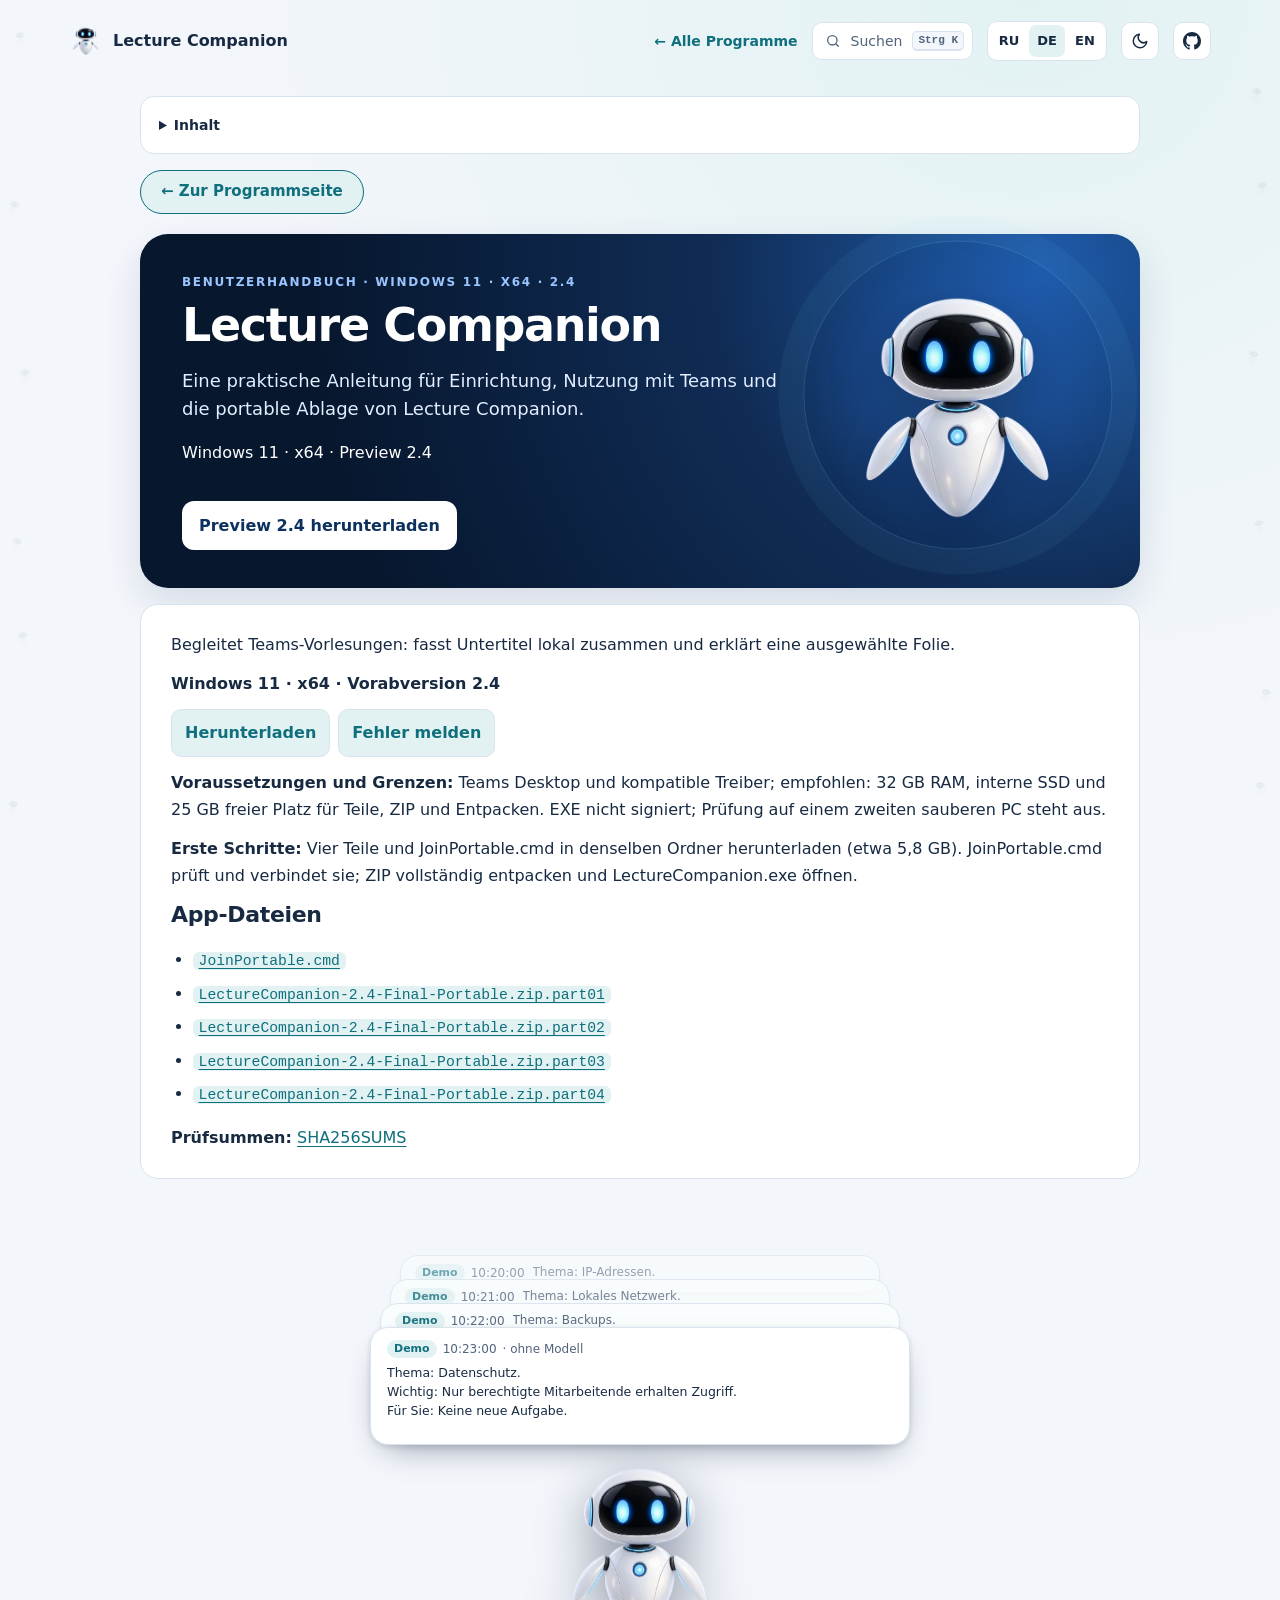
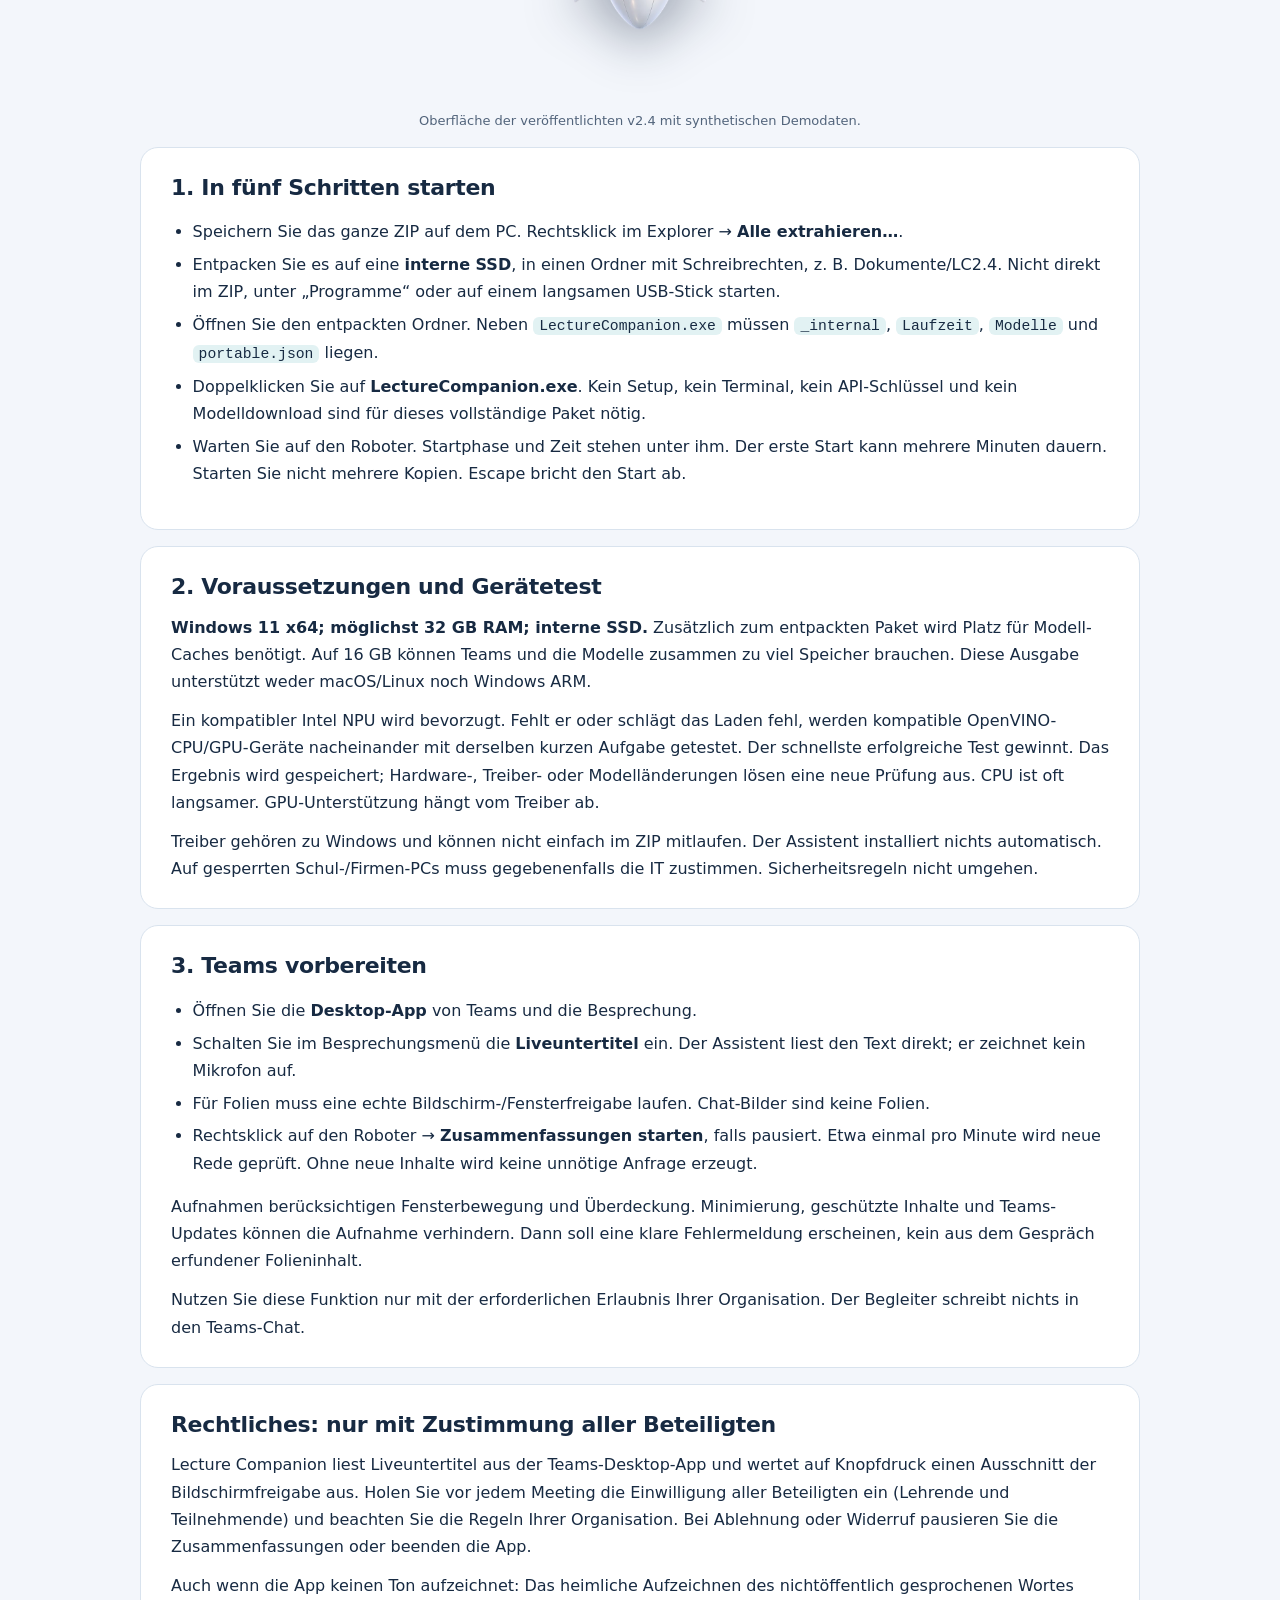
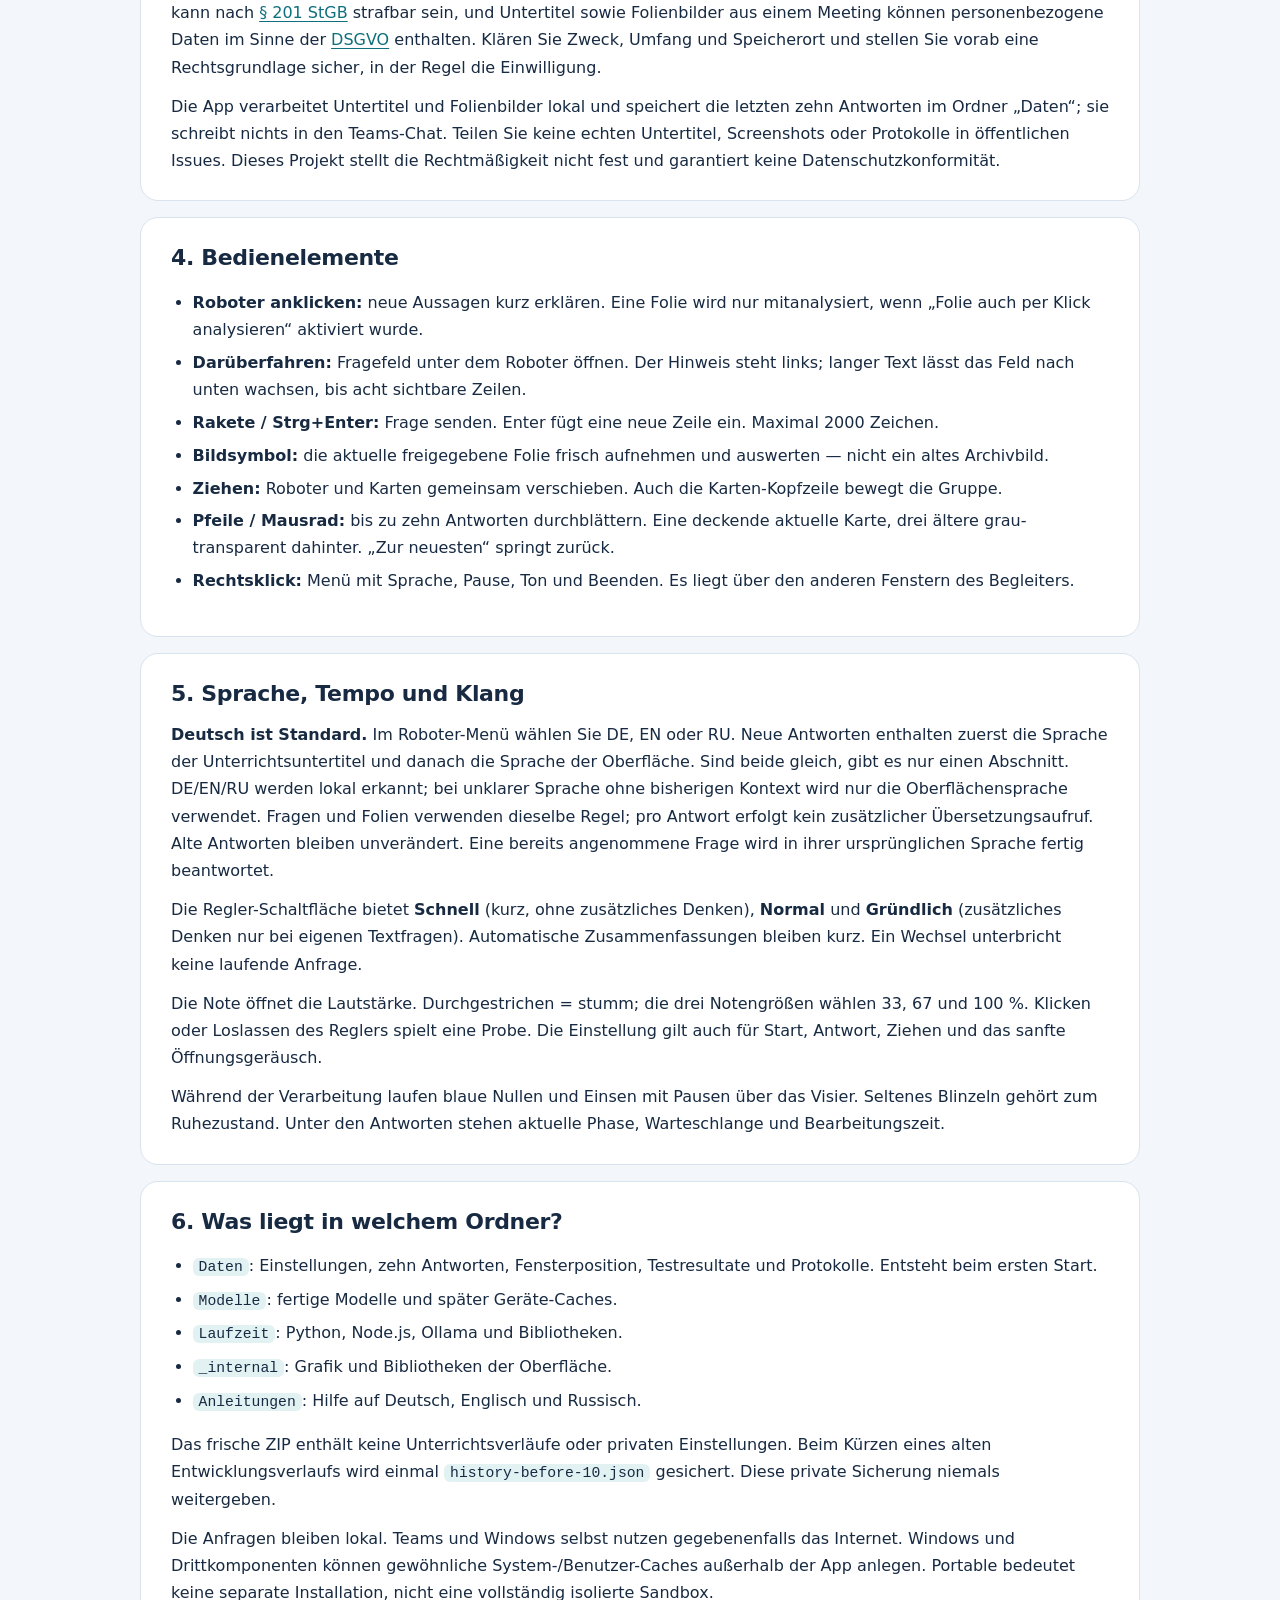
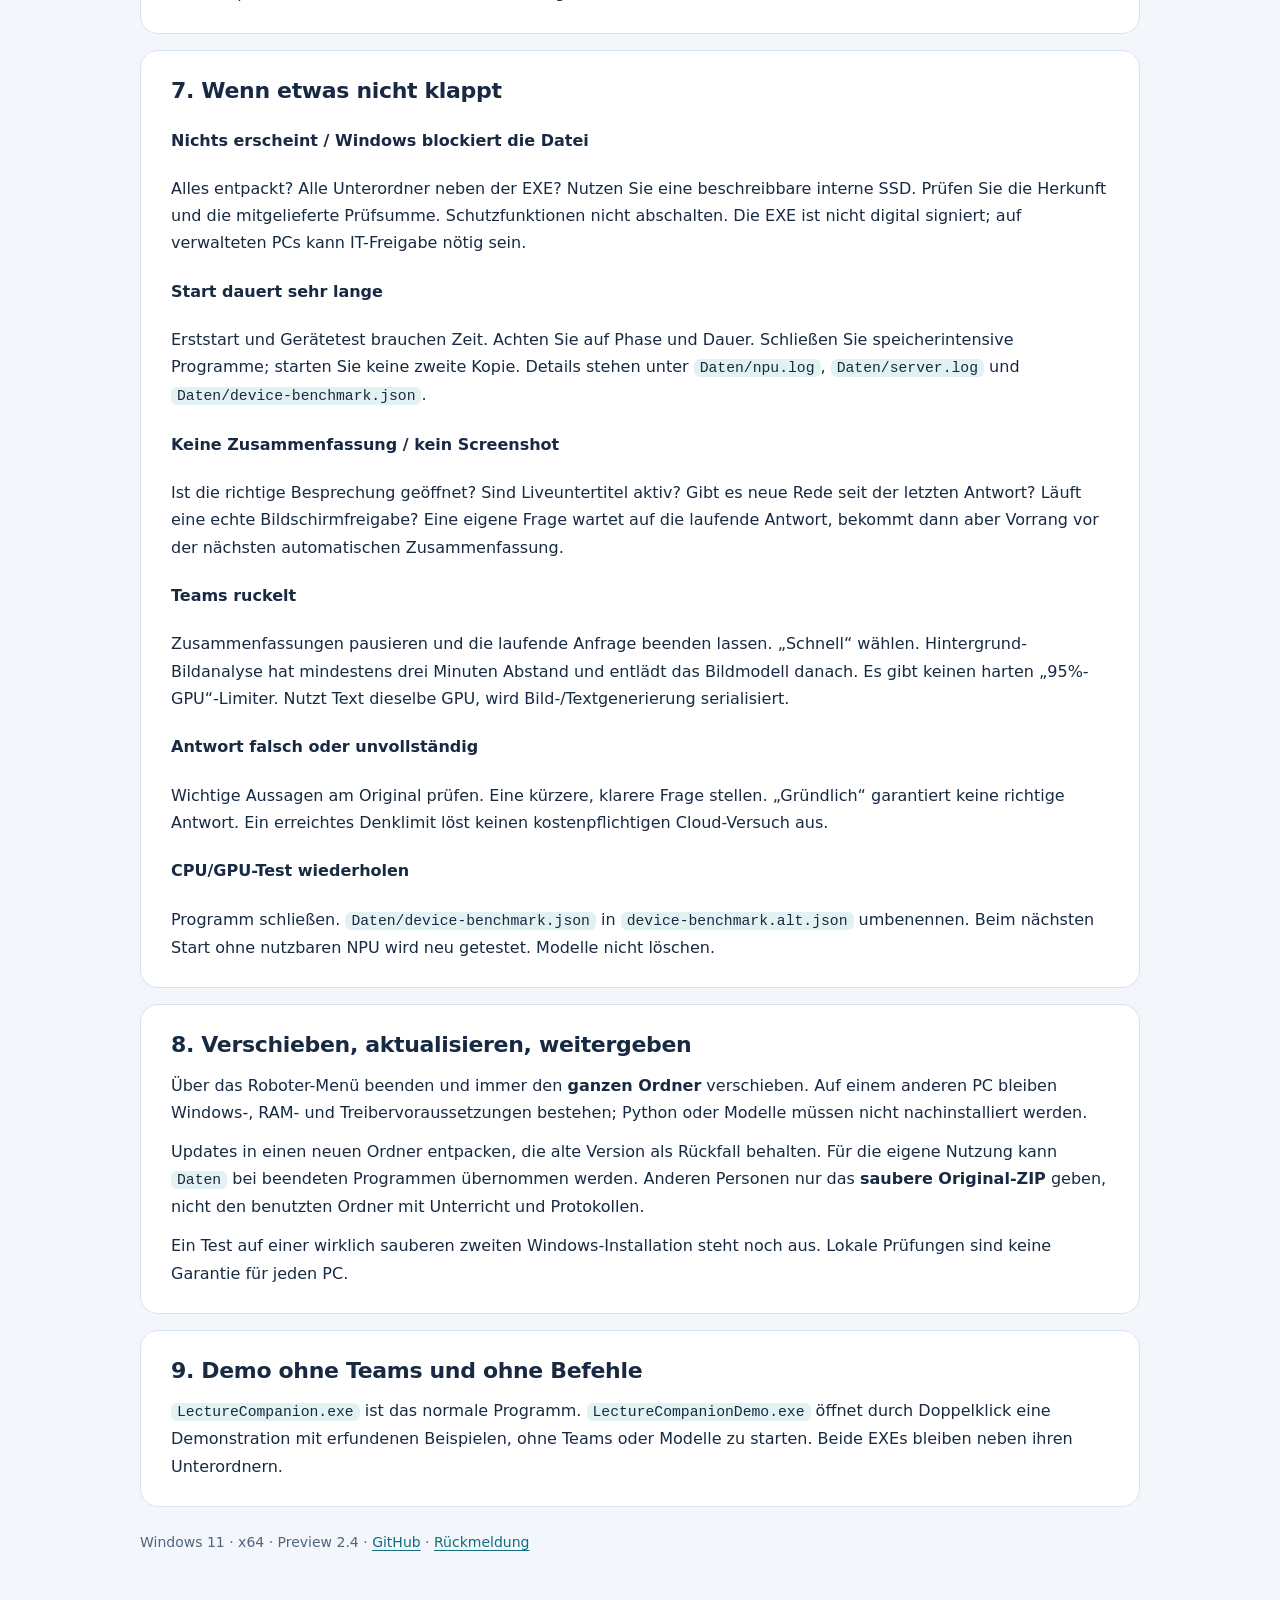
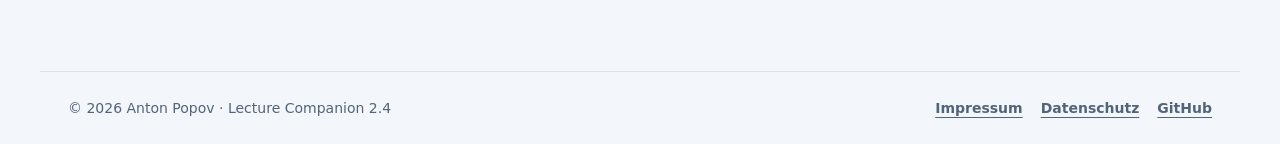
==== Guide-de.html @ 08314a56 "robot: digits instead of eyes while thinking; live scene in the guide Smaller running digits replace" ====
<!doctype html><html lang="de"><head><meta charset="utf-8"><meta name="viewport" content="width=device-width,initial-scale=1"><meta name="description" content="Eine praktische Anleitung für Einrichtung, Nutzung mit Teams und die portable Ablage von Lecture Companion."><title>Lecture Companion — BENUTZERHANDBUCH</title><style>:root{--ink:#14253d;--muted:#607087;--line:#dbe4f0;--blue:#1677ff;--panel:#fff;--canvas:#f3f6fb}
*{box-sizing:border-box}body{margin:0;background:var(--canvas);color:var(--ink);font:16px/1.72 -apple-system,BlinkMacSystemFont,"Segoe UI",sans-serif}a{color:#075dd1;text-decoration-thickness:1px;text-underline-offset:3px}a:hover{color:#003c91}.shell{width:min(100% - 36px,1000px);margin:0 auto;padding:24px 0 56px}.top{display:flex;align-items:center;justify-content:space-between;gap:18px;margin-bottom:20px}.brand{display:flex;align-items:center;gap:10px;color:var(--ink);font-weight:750;text-decoration:none}.brand img{width:38px;height:38px;object-fit:contain}nav{display:flex;gap:8px;flex-wrap:wrap}nav a{padding:7px 12px;border:1px solid var(--line);border-radius:999px;background:#fff;color:#34445b;text-decoration:none;font-size:14px;font-weight:650}nav a[aria-current=page]{background:#e6f0ff;border-color:#b8d3ff;color:#075dd1}.hero{display:grid;grid-template-columns:1fr 104px;gap:24px;align-items:center;padding:38px 42px;border-radius:28px;background:radial-gradient(circle at 90% 10%,#1f5cad 0,#102c55 34%,#07172e 76%);color:#fff;box-shadow:0 16px 38px #0b2b551f}.kicker{margin:0 0 8px;color:#9bc5ff;font-size:12px;letter-spacing:.14em;font-weight:750}h1{margin:0;font-size:clamp(30px,5vw,46px);line-height:1.12;letter-spacing:-.03em}.lead{max-width:720px;margin:15px 0 0;color:#e2edff;font-size:18px;line-height:1.55}.hero img{width:104px;height:104px;object-fit:contain;filter:drop-shadow(0 8px 16px #0005)}.button{display:inline-block;margin-top:19px;padding:10px 16px;border:1px solid #ffffff5c;border-radius:12px;background:#fff;color:#0c315e;font-weight:700;text-decoration:none}.overview,.topic{margin:16px 0;padding:26px 30px;background:var(--panel);border:1px solid var(--line);border-radius:18px;box-shadow:0 5px 16px #0b2b5507}.overview p:first-child{margin-top:0}.overview img{display:block;max-width:100%;height:auto;margin:16px auto;border:1px solid var(--line);border-radius:12px}.topic h2{margin:0 0 12px;font-size:22px;line-height:1.3;letter-spacing:-.015em}.topic p{margin:0 0 12px}.topic p:last-child{margin-bottom:0}.topic ul,.topic ol{padding-left:1.35em}.topic li{margin:.35em 0}.topic table{display:block;max-width:100%;overflow-x:auto;border-collapse:collapse}.topic th,.topic td{padding:8px 10px;border:1px solid var(--line);text-align:left}.topic th{background:#eef4fc}.topic pre{max-width:100%;overflow:auto;padding:16px;border-radius:12px;background:#0b1b31;color:#e5efff}.topic code{padding:.12em .35em;border-radius:5px;background:#edf2f8}.topic pre code{padding:0;background:transparent;color:inherit}.topic blockquote{margin:12px 0;padding:4px 16px;border-left:3px solid #8bbaff;color:var(--muted)}footer{margin-top:24px;padding:20px 10px;color:var(--muted);text-align:center;font-size:14px}@media(max-width:620px){.shell{width:min(100% - 22px,1000px);padding-top:12px}.top{align-items:flex-start;flex-direction:column}.hero{grid-template-columns:1fr 66px;padding:26px 22px;border-radius:20px;gap:12px}.hero img{width:66px;height:66px}.lead{font-size:16px}.overview,.topic{padding:21px 19px}}@media print{body{background:#fff}.shell{width:100%;padding:0}.top nav,.button{break-inside:avoid}.hero,.topic,.overview{box-shadow:none}.topic{break-inside:avoid}}.guide-screenshot{margin:8px auto 0;max-width:800px;text-align:center}.guide-screenshot img{max-height:570px;object-fit:contain}.guide-screenshot figcaption{margin-top:6px;color:var(--muted);font-size:14px}
/* Use the application's real artwork in the guide header. */
.brand-mark{display:grid;flex:none;width:38px;height:38px;place-items:center;overflow:hidden;border-radius:10px;background:#ffffff18}
.brand-mark img{display:block;width:100%;height:100%;padding:2px;object-fit:contain}
.brand-mark-large{display:grid;box-sizing:border-box;width:104px;height:104px;padding:8px;place-items:center;overflow:hidden;border:1px solid #ffffff48;border-radius:24px;background:#ffffff12;font-size:0}
.brand-mark-large img{display:block;width:100%;height:100%;object-fit:contain}
.brand-mark-large.preview-art img{padding:0;object-fit:cover}
@media(max-width:620px){.brand-mark-large{width:66px;height:66px;padding:5px;border-radius:18px}}

/* Let the app artwork stand on its own without an extra tile. */
.brand-mark,
.brand-mark-large,
.brand-mark-large.preview-art {
  padding: 0;
  border: 0;
  border-radius: 0;
  background: transparent;
  box-shadow: none;
}
.brand-mark img,
.brand-mark-large img,
.brand-mark-large.preview-art img {
  padding: 0;
  border: 0;
  border-radius: 0;
  background: transparent;
  box-shadow: none;
}
.release-summary code{overflow-wrap:anywhere}.release-actions{display:flex;gap:8px;flex-wrap:wrap}.release-link{display:inline-block;padding:9px 13px;border:1px solid #bdd1ed;border-radius:10px;background:#edf4ff;color:#0753ad;font-weight:650;text-decoration:none}.release-link:focus-visible{outline:3px solid #1677ff;outline-offset:3px}
</style><!-- ppk-head:start --><meta name="color-scheme" content="light dark"><link rel="icon" href="presentation-icon.png"><script src="assets/kit/kit-theme.js"></script><link rel="stylesheet" href="assets/kit/kit.css?v=2026.11.06-2"><script src="assets/kit/programs.js?v=2026.11.06-2" defer></script><script src="assets/kit/kit.js?v=2026.11.06-2" defer></script><link rel="stylesheet" href="guide-kit.css?v=2026.11.06-2-faa9ca0f"><!-- ppk-head:end --></head><body class="ppk-page ppk-prose">
<!-- ppk-nav:start --><a class="ppk-skip" href="#main-content">Zum Inhalt</a>
<div class="ppk-nav-wrap" id="ppk-nav-wrap">
  <nav class="ppk-nav" aria-label="Hauptnavigation">
    <a class="ppk-brand" href="index.html"><img src="presentation-icon.png" alt="" width="34" height="34"><span>Lecture Companion</span></a>
    <span class="ppk-spacer"></span>
    <a class="ppk-back" href="https://popovantondev.github.io/popovantondev/index.html">← Alle Programme</a>
    <button class="ppk-search-btn" type="button" data-ppk-open-search aria-label="Programme durchsuchen"><span>Suchen</span><kbd>Strg K</kbd></button>
    <div class="ppk-langs"><a href="Guide-ru.html" lang="ru" hreflang="ru">RU</a><a href="Guide-de.html" lang="de" hreflang="de" aria-current="page">DE</a><a href="Guide-en.html" lang="en" hreflang="en">EN</a></div>
    <button class="ppk-icon-btn ppk-theme-btn" type="button" data-ppk-theme aria-label="Farbschema wechseln"></button>
    <a class="ppk-icon-btn ppk-gh-btn" href="https://github.com/popovantondev/LectureCompanion" aria-label="GitHub"></a>
  </nav>
</div><!-- ppk-nav:end -->
<div class="shell"><aside class="guide-tools"><details><summary>Inhalt</summary><ol><li><a href="#in-funf-schritten-starten">1. In fünf Schritten starten</a></li><li><a href="#voraussetzungen-und-geratetest">2. Voraussetzungen und Gerätetest</a></li><li><a href="#teams-vorbereiten">3. Teams vorbereiten</a></li><li><a href="#rechtliches">Rechtliches: nur mit Zustimmung aller Beteiligten</a></li><li><a href="#bedienelemente">4. Bedienelemente</a></li><li><a href="#sprache-tempo-und-klang">5. Sprache, Tempo und Klang</a></li><li><a href="#was-liegt-in-welchem-ordner">6. Was liegt in welchem Ordner?</a></li><li><a href="#wenn-etwas-nicht-klappt">7. Wenn etwas nicht klappt</a></li><li><a href="#verschieben-aktualisieren-weitergeben">8. Verschieben, aktualisieren, weitergeben</a></li><li><a href="#demo-ohne-teams-und-ohne-befehle">9. Demo ohne Teams und ohne Befehle</a></li></ol></details></aside>
<main id="main-content">
<!-- ppk-guide-home:start --><p class="guide-home"><a class="guide-home-link" href="index.html">← Zur Programmseite</a></p><!-- ppk-guide-home:end -->
<link rel="stylesheet" href="assets/robot.css?v=r5"><section class="hero robot-hero"><div><p class="kicker">BENUTZERHANDBUCH · WINDOWS 11 · X64 · 2.4</p><h1>Lecture Companion</h1><p class="lead">Eine praktische Anleitung für Einrichtung, Nutzung mit Teams und die portable Ablage von Lecture Companion.</p><p class="meta">Windows 11 · x64 · Preview 2.4</p><a class="button" href="https://github.com/popovantondev/LectureCompanion/releases/tag/v2.4">Preview 2.4 herunterladen</a></div><div class="robot-stage" data-robot data-guide="Guide-de.html"><img src="assets/robot-companion.webp" width="540" height="591" alt="Roboter von Lecture Companion"></div></section><script src="assets/robot.js?v=r5" defer></script>
<!-- public-release:start -->
<section class="topic release-summary" aria-label="Erste Schritte">
<p>Begleitet Teams-Vorlesungen: fasst Untertitel lokal zusammen und erklärt eine ausgewählte Folie.</p>
<p><strong>Windows 11 · x64 · Vorabversion 2.4</strong></p>
<p class="release-actions"><a class="release-link" href="https://github.com/popovantondev/LectureCompanion/releases/tag/v2.4">Herunterladen</a> <a class="release-link" href="https://github.com/popovantondev/LectureCompanion/issues/new/choose">Fehler melden</a></p>
<p><strong>Voraussetzungen und Grenzen:</strong> Teams Desktop und kompatible Treiber; empfohlen: 32 GB RAM, interne SSD und 25 GB freier Platz für Teile, ZIP und Entpacken. EXE nicht signiert; Prüfung auf einem zweiten sauberen PC steht aus.</p>
<p><strong>Erste Schritte:</strong> Vier Teile und JoinPortable.cmd in denselben Ordner herunterladen (etwa 5,8 GB). JoinPortable.cmd prüft und verbindet sie; ZIP vollständig entpacken und LectureCompanion.exe öffnen.</p>
<h2>App-Dateien</h2>
<ul>
<li><a href="https://github.com/popovantondev/LectureCompanion/releases/download/v2.4/JoinPortable.cmd"><code>JoinPortable.cmd</code></a></li>
<li><a href="https://github.com/popovantondev/LectureCompanion/releases/download/v2.4/LectureCompanion-2.4-Final-Portable.zip.part01"><code>LectureCompanion-2.4-Final-Portable.zip.part01</code></a></li>
<li><a href="https://github.com/popovantondev/LectureCompanion/releases/download/v2.4/LectureCompanion-2.4-Final-Portable.zip.part02"><code>LectureCompanion-2.4-Final-Portable.zip.part02</code></a></li>
<li><a href="https://github.com/popovantondev/LectureCompanion/releases/download/v2.4/LectureCompanion-2.4-Final-Portable.zip.part03"><code>LectureCompanion-2.4-Final-Portable.zip.part03</code></a></li>
<li><a href="https://github.com/popovantondev/LectureCompanion/releases/download/v2.4/LectureCompanion-2.4-Final-Portable.zip.part04"><code>LectureCompanion-2.4-Final-Portable.zip.part04</code></a></li>
</ul>
<p><strong>Prüfsummen:</strong> <a href="https://github.com/popovantondev/LectureCompanion/releases/download/v2.4/SHA256SUMS">SHA256SUMS</a></p>
</section>
<!-- public-release:end -->
<figure class="robot-preview">
<div class="robot-stage robot-dock" data-robot data-robot-mode="dock" data-guide="Guide-de.html" data-demo-tag="Demo" data-demo-meta="ohne Modell">
<div class="robot-stack" role="group" aria-label="Demo-Antworten des Roboters (erfunden)">
<article class="robot-demo-card is-back" style="--d:3"><p class="robot-meta"><span class="robot-tag">Demo</span><span>10:20:00</span><span class="robot-meta-extra"> · ohne Modell</span></p><p class="robot-text">Thema: IP-Adressen.</p></article>
<article class="robot-demo-card is-back" style="--d:2"><p class="robot-meta"><span class="robot-tag">Demo</span><span>10:21:00</span><span class="robot-meta-extra"> · ohne Modell</span></p><p class="robot-text">Thema: Lokales Netzwerk.</p></article>
<article class="robot-demo-card is-back" style="--d:1"><p class="robot-meta"><span class="robot-tag">Demo</span><span>10:22:00</span><span class="robot-meta-extra"> · ohne Modell</span></p><p class="robot-text">Thema: Backups.</p></article>
<article class="robot-demo-card"><p class="robot-meta"><span class="robot-tag">Demo</span><span>10:23:00</span><span class="robot-meta-extra"> · ohne Modell</span></p><p class="robot-text">Thema: Datenschutz. <br>Wichtig: Nur berechtigte Mitarbeitende erhalten Zugriff. <br>Für Sie: Keine neue Aufgabe.</p></article>
</div>
<img src="assets/robot-companion.webp" width="540" height="591" alt="Roboter von Lecture Companion" decoding="async">
</div>
<figcaption>Oberfläche der veröffentlichten v2.4 mit synthetischen Demodaten.</figcaption>
</figure><section class="topic"><h2 id="in-funf-schritten-starten">1. In fünf Schritten starten</h2>
<ul>
<li><p>Speichern Sie das ganze ZIP auf dem PC. Rechtsklick im Explorer → <strong>Alle extrahieren…</strong>.</p>
</li>
<li><p>Entpacken Sie es auf eine <strong>interne SSD</strong>, in einen Ordner mit Schreibrechten, z. B. Dokumente/LC2.4. Nicht direkt im ZIP, unter „Programme“ oder auf einem langsamen USB-Stick starten.</p>
</li>
<li><p>Öffnen Sie den entpackten Ordner. Neben <code>LectureCompanion.exe</code> müssen <code>_internal</code>, <code>Laufzeit</code>, <code>Modelle</code> und <code>portable.json</code> liegen.</p>
</li>
<li><p>Doppelklicken Sie auf <strong>LectureCompanion.exe</strong>. Kein Setup, kein Terminal, kein API-Schlüssel und kein Modelldownload sind für dieses vollständige Paket nötig.</p>
</li>
<li><p>Warten Sie auf den Roboter. Startphase und Zeit stehen unter ihm. Der erste Start kann mehrere Minuten dauern. Starten Sie nicht mehrere Kopien. Escape bricht den Start ab.</p>
</li>
</ul>
</section><section class="topic"><h2 id="voraussetzungen-und-geratetest">2. Voraussetzungen und Gerätetest</h2>
<p><strong>Windows 11 x64; möglichst 32 GB RAM; interne SSD.</strong> Zusätzlich zum entpackten Paket wird Platz für Modell-Caches benötigt. Auf 16 GB können Teams und die Modelle zusammen zu viel Speicher brauchen. Diese Ausgabe unterstützt weder macOS/Linux noch Windows ARM.</p>
<p>Ein kompatibler Intel NPU wird bevorzugt. Fehlt er oder schlägt das Laden fehl, werden kompatible OpenVINO-CPU/GPU-Geräte nacheinander mit derselben kurzen Aufgabe getestet. Der schnellste erfolgreiche Test gewinnt. Das Ergebnis wird gespeichert; Hardware-, Treiber- oder Modelländerungen lösen eine neue Prüfung aus. CPU ist oft langsamer. GPU-Unterstützung hängt vom Treiber ab.</p>
<p>Treiber gehören zu Windows und können nicht einfach im ZIP mitlaufen. Der Assistent installiert nichts automatisch. Auf gesperrten Schul-/Firmen-PCs muss gegebenenfalls die IT zustimmen. Sicherheitsregeln nicht umgehen.</p>
</section><section class="topic"><h2 id="teams-vorbereiten">3. Teams vorbereiten</h2>
<ul>
<li><p>Öffnen Sie die <strong>Desktop-App</strong> von Teams und die Besprechung.</p>
</li>
<li><p>Schalten Sie im Besprechungsmenü die <strong>Liveuntertitel</strong> ein. Der Assistent liest den Text direkt; er zeichnet kein Mikrofon auf.</p>
</li>
<li><p>Für Folien muss eine echte Bildschirm-/Fensterfreigabe laufen. Chat-Bilder sind keine Folien.</p>
</li>
<li><p>Rechtsklick auf den Roboter → <strong>Zusammenfassungen starten</strong>, falls pausiert. Etwa einmal pro Minute wird neue Rede geprüft. Ohne neue Inhalte wird keine unnötige Anfrage erzeugt.</p>
</li>
</ul>
<p>Aufnahmen berücksichtigen Fensterbewegung und Überdeckung. Minimierung, geschützte Inhalte und Teams-Updates können die Aufnahme verhindern. Dann soll eine klare Fehlermeldung erscheinen, kein aus dem Gespräch erfundener Folieninhalt.</p>
<p>Nutzen Sie diese Funktion nur mit der erforderlichen Erlaubnis Ihrer Organisation. Der Begleiter schreibt nichts in den Teams-Chat.</p>
</section><section class="topic"><h2 id="rechtliches">Rechtliches: nur mit Zustimmung aller Beteiligten</h2>
<p>Lecture Companion liest Liveuntertitel aus der Teams-Desktop-App und wertet auf Knopfdruck einen Ausschnitt der Bildschirmfreigabe aus. Holen Sie vor jedem Meeting die Einwilligung aller Beteiligten ein (Lehrende und Teilnehmende) und beachten Sie die Regeln Ihrer Organisation. Bei Ablehnung oder Widerruf pausieren Sie die Zusammenfassungen oder beenden die App.</p>
<p>Auch wenn die App keinen Ton aufzeichnet: Das heimliche Aufzeichnen des nichtöffentlich gesprochenen Wortes kann nach <a href="https://www.gesetze-im-internet.de/stgb/__201.html">§ 201 StGB</a> strafbar sein, und Untertitel sowie Folienbilder aus einem Meeting können personenbezogene Daten im Sinne der <a href="https://www.edpb.europa.eu/sme/be-compliant/process-personal-data-lawfully_en">DSGVO</a> enthalten. Klären Sie Zweck, Umfang und Speicherort und stellen Sie vorab eine Rechtsgrundlage sicher, in der Regel die Einwilligung.</p>
<p>Die App verarbeitet Untertitel und Folienbilder lokal und speichert die letzten zehn Antworten im Ordner „Daten“; sie schreibt nichts in den Teams-Chat. Teilen Sie keine echten Untertitel, Screenshots oder Protokolle in öffentlichen Issues. Dieses Projekt stellt die Rechtmäßigkeit nicht fest und garantiert keine Datenschutzkonformität.</p>
</section><section class="topic"><h2 id="bedienelemente">4. Bedienelemente</h2>
<ul>
<li><p><strong>Roboter anklicken:</strong> neue Aussagen kurz erklären. Eine Folie wird nur mitanalysiert, wenn „Folie auch per Klick analysieren“ aktiviert wurde.</p>
</li>
<li><p><strong>Darüberfahren:</strong> Fragefeld unter dem Roboter öffnen. Der Hinweis steht links; langer Text lässt das Feld nach unten wachsen, bis acht sichtbare Zeilen.</p>
</li>
<li><p><strong>Rakete / Strg+Enter:</strong> Frage senden. Enter fügt eine neue Zeile ein. Maximal 2000 Zeichen.</p>
</li>
<li><p><strong>Bildsymbol:</strong> die aktuelle freigegebene Folie frisch aufnehmen und auswerten — nicht ein altes Archivbild.</p>
</li>
<li><p><strong>Ziehen:</strong> Roboter und Karten gemeinsam verschieben. Auch die Karten-Kopfzeile bewegt die Gruppe.</p>
</li>
<li><p><strong>Pfeile / Mausrad:</strong> bis zu zehn Antworten durchblättern. Eine deckende aktuelle Karte, drei ältere grau-transparent dahinter. „Zur neuesten“ springt zurück.</p>
</li>
<li><p><strong>Rechtsklick:</strong> Menü mit Sprache, Pause, Ton und Beenden. Es liegt über den anderen Fenstern des Begleiters.</p>
</li>
</ul>
</section><section class="topic"><h2 id="sprache-tempo-und-klang">5. Sprache, Tempo und Klang</h2>
<p><strong>Deutsch ist Standard.</strong> Im Roboter-Menü wählen Sie DE, EN oder RU. Neue Antworten enthalten zuerst die Sprache der Unterrichtsuntertitel und danach die Sprache der Oberfläche. Sind beide gleich, gibt es nur einen Abschnitt. DE/EN/RU werden lokal erkannt; bei unklarer Sprache ohne bisherigen Kontext wird nur die Oberflächensprache verwendet. Fragen und Folien verwenden dieselbe Regel; pro Antwort erfolgt kein zusätzlicher Übersetzungsaufruf. Alte Antworten bleiben unverändert. Eine bereits angenommene Frage wird in ihrer ursprünglichen Sprache fertig beantwortet.</p>
<p>Die Regler-Schaltfläche bietet <strong>Schnell</strong> (kurz, ohne zusätzliches Denken), <strong>Normal</strong> und <strong>Gründlich</strong> (zusätzliches Denken nur bei eigenen Textfragen). Automatische Zusammenfassungen bleiben kurz. Ein Wechsel unterbricht keine laufende Anfrage.</p>
<p>Die Note öffnet die Lautstärke. Durchgestrichen = stumm; die drei Notengrößen wählen 33, 67 und 100 %. Klicken oder Loslassen des Reglers spielt eine Probe. Die Einstellung gilt auch für Start, Antwort, Ziehen und das sanfte Öffnungsgeräusch.</p>
<p>Während der Verarbeitung laufen blaue Nullen und Einsen mit Pausen über das Visier. Seltenes Blinzeln gehört zum Ruhezustand. Unter den Antworten stehen aktuelle Phase, Warteschlange und Bearbeitungszeit.</p>
</section><section class="topic"><h2 id="was-liegt-in-welchem-ordner">6. Was liegt in welchem Ordner?</h2>
<ul>
<li><p><code>Daten</code>: Einstellungen, zehn Antworten, Fensterposition, Testresultate und Protokolle. Entsteht beim ersten Start.</p>
</li>
<li><p><code>Modelle</code>: fertige Modelle und später Geräte-Caches.</p>
</li>
<li><p><code>Laufzeit</code>: Python, Node.js, Ollama und Bibliotheken.</p>
</li>
<li><p><code>_internal</code>: Grafik und Bibliotheken der Oberfläche.</p>
</li>
<li><p><code>Anleitungen</code>: Hilfe auf Deutsch, Englisch und Russisch.</p>
</li>
</ul>
<p>Das frische ZIP enthält keine Unterrichtsverläufe oder privaten Einstellungen. Beim Kürzen eines alten Entwicklungsverlaufs wird einmal <code>history-before-10.json</code> gesichert. Diese private Sicherung niemals weitergeben.</p>
<p>Die Anfragen bleiben lokal. Teams und Windows selbst nutzen gegebenenfalls das Internet. Windows und Drittkomponenten können gewöhnliche System-/Benutzer-Caches außerhalb der App anlegen. Portable bedeutet keine separate Installation, nicht eine vollständig isolierte Sandbox.</p>
</section><section class="topic"><h2 id="wenn-etwas-nicht-klappt">7. Wenn etwas nicht klappt</h2>
<h4 id="nichts-erscheint-windows-blockiert-die-datei">Nichts erscheint / Windows blockiert die Datei</h4>
<p>Alles entpackt? Alle Unterordner neben der EXE? Nutzen Sie eine beschreibbare interne SSD. Prüfen Sie die Herkunft und die mitgelieferte Prüfsumme. Schutzfunktionen nicht abschalten. Die EXE ist nicht digital signiert; auf verwalteten PCs kann IT-Freigabe nötig sein.</p>
<h4 id="start-dauert-sehr-lange">Start dauert sehr lange</h4>
<p>Erststart und Gerätetest brauchen Zeit. Achten Sie auf Phase und Dauer. Schließen Sie speicherintensive Programme; starten Sie keine zweite Kopie. Details stehen unter <code>Daten/npu.log</code>, <code>Daten/server.log</code> und <code>Daten/device-benchmark.json</code>.</p>
<h4 id="keine-zusammenfassung-kein-screenshot">Keine Zusammenfassung / kein Screenshot</h4>
<p>Ist die richtige Besprechung geöffnet? Sind Liveuntertitel aktiv? Gibt es neue Rede seit der letzten Antwort? Läuft eine echte Bildschirmfreigabe? Eine eigene Frage wartet auf die laufende Antwort, bekommt dann aber Vorrang vor der nächsten automatischen Zusammenfassung.</p>
<h4 id="teams-ruckelt">Teams ruckelt</h4>
<p>Zusammenfassungen pausieren und die laufende Anfrage beenden lassen. „Schnell“ wählen. Hintergrund-Bildanalyse hat mindestens drei Minuten Abstand und entlädt das Bildmodell danach. Es gibt keinen harten „95%-GPU“-Limiter. Nutzt Text dieselbe GPU, wird Bild-/Textgenerierung serialisiert.</p>
<h4 id="antwort-falsch-oder-unvollstandig">Antwort falsch oder unvollständig</h4>
<p>Wichtige Aussagen am Original prüfen. Eine kürzere, klarere Frage stellen. „Gründlich“ garantiert keine richtige Antwort. Ein erreichtes Denklimit löst keinen kostenpflichtigen Cloud-Versuch aus.</p>
<h4 id="cpugpu-test-wiederholen">CPU/GPU-Test wiederholen</h4>
<p>Programm schließen. <code>Daten/device-benchmark.json</code> in <code>device-benchmark.alt.json</code> umbenennen. Beim nächsten Start ohne nutzbaren NPU wird neu getestet. Modelle nicht löschen.</p>
</section><section class="topic"><h2 id="verschieben-aktualisieren-weitergeben">8. Verschieben, aktualisieren, weitergeben</h2>
<p>Über das Roboter-Menü beenden und immer den <strong>ganzen Ordner</strong> verschieben. Auf einem anderen PC bleiben Windows-, RAM- und Treibervoraussetzungen bestehen; Python oder Modelle müssen nicht nachinstalliert werden.</p>
<p>Updates in einen neuen Ordner entpacken, die alte Version als Rückfall behalten. Für die eigene Nutzung kann <code>Daten</code> bei beendeten Programmen übernommen werden. Anderen Personen nur das <strong>saubere Original-ZIP</strong> geben, nicht den benutzten Ordner mit Unterricht und Protokollen.</p>
<p>Ein Test auf einer wirklich sauberen zweiten Windows-Installation steht noch aus. Lokale Prüfungen sind keine Garantie für jeden PC.</p>
</section><section class="topic"><h2 id="demo-ohne-teams-und-ohne-befehle">9. Demo ohne Teams und ohne Befehle</h2>
<p><code>LectureCompanion.exe</code> ist das normale Programm. <code>LectureCompanionDemo.exe</code> öffnet durch Doppelklick eine Demonstration mit erfundenen Beispielen, ohne Teams oder Modelle zu starten. Beide EXEs bleiben neben ihren Unterordnern.</p>
</section></main><div class="guide-note">Windows 11 · x64 · Preview 2.4 · <a href="https://github.com/popovantondev/LectureCompanion">GitHub</a> · <a href="https://github.com/popovantondev/LectureCompanion/issues/new/choose">Rückmeldung</a></div></div>
<footer class="ppk-footer">
  <span>© 2026 Anton Popov · Lecture Companion 2.4</span>
  <nav aria-label="Rechtliches"><a href="https://popovantondev.github.io/popovantondev/impressum.html">Impressum</a><a href="https://popovantondev.github.io/popovantondev/datenschutz.html">Datenschutz</a><a href="https://github.com/popovantondev/LectureCompanion">GitHub</a></nav>
</footer>
</body></html>
---- assets/kit/kit.css ----
/* popovantondev shared kit: tokens, header, search palette, components, footer.
   Everything is prefixed ppk-. Pages set their accent in their own CSS (see demo.html).
   Kit tokens have zero specificity (:where), so any page rule overrides them regardless of load order. */

/* ---------- tokens ---------- */
:where(:root){color-scheme:light;
  --ppk-bg:#f3f6fb;--ppk-panel:#ffffff;--ppk-ink:#172a42;--ppk-muted:#52647b;--ppk-line:#d9e3ee;
  --ppk-accent:#0f6f7c;--ppk-accent-ink:#ffffff;--ppk-tint:#e2f2f3;--ppk-hero:#0c3a45;--ppk-hero-end:#1b6b78;
  --ppk-glass:rgba(255,255,255,.76);--ppk-term:#0f1b26;--ppk-term-ink:#d6e4ef;--ppk-term-ps:#7fd4dc;--ppk-term-ok:#6ee787;--ppk-term-dim:#8fa3b6;
  --ppk-ok:#15803d;--ppk-ok-bg:#dcfce7;--ppk-ok-fg:#166534;--ppk-warn-bg:#fef3c7;--ppk-warn-fg:#92400e;
  --ppk-focus:#1a5fd0;--ppk-shadow:0 22px 50px -30px rgba(22,43,72,.35);
  --ppk-radius-s:8px;--ppk-radius-m:12px;--ppk-radius-l:20px;--ppk-radius-pill:999px;
  --ppk-font:system-ui,-apple-system,"Segoe UI",sans-serif;--ppk-mono:ui-monospace,"Cascadia Code",Consolas,monospace;--ppk-shell:1200px}
:where([data-theme="dark"]){color-scheme:dark;
  --ppk-bg:#0c131b;--ppk-panel:#131d28;--ppk-ink:#e5edf5;--ppk-muted:#9badbf;--ppk-line:#233142;
  --ppk-accent:#3cc1cc;--ppk-accent-ink:#03262b;--ppk-tint:#11343a;--ppk-hero:#082a32;--ppk-hero-end:#145a65;
  --ppk-glass:rgba(19,29,40,.76);--ppk-term:#070d13;--ppk-term-ink:#d6e4ef;--ppk-term-ps:#7fd4dc;--ppk-term-ok:#6ee787;--ppk-term-dim:#8fa3b6;
  --ppk-ok:#4ade80;--ppk-ok-bg:#14532d;--ppk-ok-fg:#bbf7d0;--ppk-warn-bg:#78350f;--ppk-warn-fg:#fde68a;
  --ppk-focus:#7ab8ff;--ppk-shadow:0 22px 50px -30px rgba(0,0,0,.7)}
@media (prefers-color-scheme:dark){:where(:root:not([data-theme])){color-scheme:dark;
  --ppk-bg:#0c131b;--ppk-panel:#131d28;--ppk-ink:#e5edf5;--ppk-muted:#9badbf;--ppk-line:#233142;
  --ppk-accent:#3cc1cc;--ppk-accent-ink:#03262b;--ppk-tint:#11343a;--ppk-hero:#082a32;--ppk-hero-end:#145a65;
  --ppk-glass:rgba(19,29,40,.76);--ppk-term:#070d13;--ppk-term-ink:#d6e4ef;--ppk-term-ps:#7fd4dc;--ppk-term-ok:#6ee787;--ppk-term-dim:#8fa3b6;
  --ppk-ok:#4ade80;--ppk-ok-bg:#14532d;--ppk-ok-fg:#bbf7d0;--ppk-warn-bg:#78350f;--ppk-warn-fg:#fde68a;
  --ppk-focus:#7ab8ff;--ppk-shadow:0 22px 50px -30px rgba(0,0,0,.7)}}

/* ---------- base (only inside pages that opt in with class ppk-page on body) ---------- */
.ppk-page{margin:0;background:radial-gradient(ellipse at 80% 0,var(--ppk-tint),transparent 55%),var(--ppk-bg);background-attachment:fixed;color:var(--ppk-ink);font:16px/1.6 var(--ppk-font);transition:background-color .3s,color .3s}
.ppk-page *,.ppk-page *::before,.ppk-page *::after{box-sizing:border-box}
:where(.ppk-page a){color:var(--ppk-accent);text-underline-offset:4px}
:where(.ppk-page img){max-width:100%;height:auto}
:where(.ppk-page button){font:inherit;color:inherit}
.ppk-page :focus-visible,.ppk-overlay :focus-visible,.ppk-nav-wrap :focus-visible,.ppk-footer :focus-visible{outline:3px solid var(--ppk-focus);outline-offset:3px}
:where(.ppk-page h1),.ppk-title{font-size:clamp(34px,4.6vw,58px);line-height:1.05;letter-spacing:-.035em;margin:14px 0 18px}
:where(.ppk-page h2),.ppk-h2{font-size:clamp(22px,2.4vw,28px);line-height:1.25;letter-spacing:-.01em;margin:0 0 6px}
.ppk-page [hidden],.ppk-overlay[hidden]{display:none!important}
.ppk-shell{max-width:var(--ppk-shell);margin:0 auto;padding:0 28px}
.ppk-section{margin:56px 0;position:relative}
.ppk-sub{color:var(--ppk-muted);margin:0 0 22px}
.ppk-sr-only{position:absolute!important;width:1px;height:1px;margin:-1px;padding:0;overflow:hidden;clip:rect(0 0 0 0);white-space:nowrap;border:0}
.ppk-skip{position:absolute;left:12px;top:-60px;z-index:200;background:var(--ppk-panel);color:var(--ppk-ink);border:2px solid var(--ppk-focus);border-radius:var(--ppk-radius-m);padding:8px 14px;font-weight:700;text-decoration:none}
.ppk-skip:focus{top:12px}
html.ppk-lock{overflow:hidden}

/* ---------- icons (CSS masks, work without JS and without inline SVG) ---------- */
.ppk-search-btn::before,.ppk-gh-btn::before,.ppk-theme-btn::before,.ppk-btn-gh::before{content:"";flex:none;background:currentColor;-webkit-mask:var(--ppk-ico) center/contain no-repeat;mask:var(--ppk-ico) center/contain no-repeat}
.ppk-search-btn::before{--ppk-ico:url("data:image/svg+xml,%3Csvg xmlns='http://www.w3.org/2000/svg' viewBox='0 0 24 24' fill='none' stroke='black' stroke-width='2' stroke-linecap='round'%3E%3Ccircle cx='11' cy='11' r='7'/%3E%3Cpath d='m20 20-3.5-3.5'/%3E%3C/svg%3E");width:16px;height:16px}
.ppk-gh-btn::before,.ppk-btn-gh::before{--ppk-ico:url("data:image/svg+xml,%3Csvg xmlns='http://www.w3.org/2000/svg' viewBox='0 0 16 16'%3E%3Cpath d='M8 0C3.58 0 0 3.58 0 8c0 3.54 2.29 6.53 5.47 7.59.4.07.55-.17.55-.38 0-.19-.01-.82-.01-1.49-2.01.37-2.53-.49-2.69-.94-.09-.23-.48-.94-.82-1.13-.28-.15-.68-.52-.01-.53.63-.01 1.08.58 1.23.82.72 1.21 1.87.87 2.33.66.07-.52.28-.87.51-1.07-1.78-.2-3.64-.89-3.64-3.95 0-.87.31-1.59.82-2.15-.08-.2-.36-1.02.08-2.12 0 0 .67-.21 2.2.82.64-.18 1.32-.27 2-.27.68 0 1.36.09 2 .27 1.53-1.04 2.2-.82 2.2-.82.44 1.1.16 1.92.08 2.12.51.56.82 1.27.82 2.15 0 3.07-1.87 3.75-3.65 3.95.29.25.54.73.54 1.48 0 1.07-.01 1.93-.01 2.2 0 .21.15.46.55.38A8.013 8.013 0 0 0 16 8c0-4.42-3.58-8-8-8z'/%3E%3C/svg%3E");width:18px;height:18px}
.ppk-theme-btn::before{--ppk-ico:url("data:image/svg+xml,%3Csvg xmlns='http://www.w3.org/2000/svg' viewBox='0 0 24 24' fill='none' stroke='black' stroke-width='2' stroke-linecap='round' stroke-linejoin='round'%3E%3Cpath d='M21 12.8A9 9 0 1 1 11.2 3a7 7 0 0 0 9.8 9.8z'/%3E%3C/svg%3E");width:18px;height:18px}
:root[data-theme="dark"] .ppk-theme-btn::before{--ppk-ico:url("data:image/svg+xml,%3Csvg xmlns='http://www.w3.org/2000/svg' viewBox='0 0 24 24' fill='none' stroke='black' stroke-width='2' stroke-linecap='round'%3E%3Ccircle cx='12' cy='12' r='4.5'/%3E%3Cpath d='M12 2v2M12 20v2M4.9 4.9l1.4 1.4M17.7 17.7l1.4 1.4M2 12h2M20 12h2M4.9 19.1l1.4-1.4M17.7 6.3l1.4-1.4'/%3E%3C/svg%3E")}
@media (prefers-color-scheme:dark){:root:not([data-theme]) .ppk-theme-btn::before{--ppk-ico:url("data:image/svg+xml,%3Csvg xmlns='http://www.w3.org/2000/svg' viewBox='0 0 24 24' fill='none' stroke='black' stroke-width='2' stroke-linecap='round'%3E%3Ccircle cx='12' cy='12' r='4.5'/%3E%3Cpath d='M12 2v2M12 20v2M4.9 4.9l1.4 1.4M17.7 17.7l1.4 1.4M2 12h2M20 12h2M4.9 19.1l1.4-1.4M17.7 6.3l1.4-1.4'/%3E%3C/svg%3E")}}
.ppk-search-btn:has(svg)::before,.ppk-icon-btn:has(svg)::before,.ppk-btn-gh:has(svg)::before{display:none}

/* ---------- header: static markup, JS only improves it ---------- */
.ppk-nav-wrap{position:sticky;top:0;z-index:40;padding:10px 0 0}
.ppk-nav-wrap.ppk-floating{padding-inline:8px}
.ppk-nav{position:relative;isolation:isolate;max-width:var(--ppk-shell);margin:0 auto;display:flex;align-items:center;gap:14px;padding:10px 28px;border:1px solid transparent;border-radius:0;font:14px/1.3 var(--ppk-font);color:var(--ppk-ink);transition:border-color .25s,border-radius .25s}
/* Glass pill is a separate layer: the header jump to the pill changes layout once, the glass, blur and shadow only fade in (opacity), so scrolling past the threshold stays cheap. */
.ppk-nav::before{content:"";position:absolute;inset:-1px;z-index:-1;border-radius:inherit;background:var(--ppk-glass);-webkit-backdrop-filter:blur(14px) saturate(1.4);backdrop-filter:blur(14px) saturate(1.4);box-shadow:0 10px 30px -18px rgba(0,0,0,.35);opacity:0;pointer-events:none;transition:opacity .25s}
.ppk-nav *,.ppk-nav *::before,.ppk-nav *::after{box-sizing:border-box}
.ppk-floating .ppk-nav{max-width:980px;padding:8px 10px 8px 16px;border-color:var(--ppk-line);border-radius:var(--ppk-radius-pill)}
.ppk-floating .ppk-nav::before{opacity:1}
.ppk-brand{display:flex;align-items:center;gap:10px;min-width:0;font-size:16px;font-weight:750;color:var(--ppk-ink);text-decoration:none;white-space:nowrap}
.ppk-brand img{width:34px;height:34px;flex:none;border-radius:9px}
.ppk-brand span{overflow:hidden;text-overflow:ellipsis;padding:3px 4px 3px 0;margin:-3px -4px -3px 0}
.ppk-spacer{flex:1}
.ppk-back{display:inline-flex;align-items:center;min-height:38px;font-size:14px;font-weight:650;color:var(--ppk-accent);text-decoration:none;white-space:nowrap}
.ppk-back:hover{text-decoration:underline;text-underline-offset:4px}
.ppk-search-btn{display:none;align-items:center;gap:10px;min-height:38px;padding:6px 8px 6px 12px;border:1px solid var(--ppk-line);border-radius:10px;background:var(--ppk-panel);color:var(--ppk-muted);font:inherit;font-size:14px;cursor:pointer;transition:border-color .2s}
.ppk-search-btn:hover{border-color:var(--ppk-accent)}
html.ppk-js .ppk-search-btn{display:flex}
.ppk-search-btn kbd,.ppk-kbd{font:600 11px/1 var(--ppk-mono);border:1px solid var(--ppk-line);border-bottom-width:2px;border-radius:5px;padding:3px 5px;color:var(--ppk-muted);background:var(--ppk-bg)}
.ppk-langs{display:flex;gap:2px;padding:3px;border:1px solid var(--ppk-line);border-radius:10px;background:var(--ppk-panel)}
.ppk-langs a{display:grid;place-items:center;min-width:36px;min-height:32px;border-radius:7px;color:var(--ppk-ink);font-size:13px;font-weight:700;text-decoration:none}
.ppk-langs a:hover{background:var(--ppk-bg)}
.ppk-langs a[aria-current]{background:var(--ppk-tint);color:var(--ppk-ink)}
.ppk-icon-btn{display:grid;place-items:center;width:38px;height:38px;padding:0;border:1px solid var(--ppk-line);border-radius:10px;background:var(--ppk-panel);color:var(--ppk-ink);text-decoration:none;cursor:pointer;transition:border-color .2s}
.ppk-icon-btn:hover{border-color:var(--ppk-accent)}
.ppk-icon-btn svg{width:18px;height:18px}
html:not(.ppk-js) .ppk-theme-btn{display:none}

/* ---------- hero parts ---------- */
.ppk-hero{display:grid;grid-template-columns:minmax(0,1fr) minmax(0,1.05fr);gap:40px;align-items:center;margin:34px 0 10px}
.ppk-hero>*{min-width:0}
.ppk-pill{display:inline-flex;align-items:center;gap:8px;max-width:100%;padding:4px 12px 4px 4px;border:1px solid var(--ppk-line);border-radius:var(--ppk-radius-pill);background:var(--ppk-panel);color:var(--ppk-ink);font-size:13px;text-decoration:none;transition:border-color .2s,transform .2s}
.ppk-pill:hover{border-color:var(--ppk-accent);transform:translateY(-1px)}
.ppk-pill .ppk-new{flex:none;background:var(--ppk-accent);color:var(--ppk-accent-ink);border-radius:var(--ppk-radius-pill);padding:2px 8px;font-weight:800;font-size:11px;letter-spacing:.04em}
.ppk-pill .ppk-more{color:var(--ppk-accent);font-weight:650;white-space:nowrap}
.ppk-lead{margin:0 0 18px;color:var(--ppk-muted);font-size:19px}
.ppk-status{display:inline-block;padding:4px 10px;border-radius:var(--ppk-radius-s);background:var(--ppk-tint);color:var(--ppk-accent);font-size:14px;font-weight:700}
.ppk-actions{display:flex;flex-wrap:wrap;align-items:center;gap:10px;margin:22px 0 14px}
.ppk-btn{display:inline-flex;align-items:center;gap:10px;min-height:46px;padding:10px 16px;border:1px solid var(--ppk-line);border-radius:11px;background:var(--ppk-panel);color:var(--ppk-accent);font-size:15px;font-weight:700;text-decoration:none;cursor:pointer;transition:transform .15s,box-shadow .2s,border-color .2s}
.ppk-btn:hover{transform:translateY(-1px);box-shadow:0 8px 20px -12px rgba(0,0,0,.35);border-color:var(--ppk-accent)}
.ppk-btn-primary{background:var(--ppk-accent);border-color:var(--ppk-accent);color:var(--ppk-accent-ink)}
.ppk-btn-gh{color:var(--ppk-ink)}
.ppk-chip{display:inline-flex;align-items:center;gap:6px;padding:1px 7px;border:1px solid var(--ppk-line);border-radius:7px;background:var(--ppk-bg);color:var(--ppk-muted);font-size:12px;font-weight:600}
.ppk-dot{display:inline-block;width:9px;height:9px;border-radius:50%;background:var(--ppk-accent)}
.ppk-requirements{margin:0;padding-left:14px;border-left:3px solid var(--ppk-line);color:var(--ppk-muted);font-size:14px}
.ppk-requirements strong{display:block;color:var(--ppk-ink)}
.ppk-preview{position:relative;margin:0;overflow:hidden;border:1px solid var(--ppk-line);border-radius:22px;background:var(--ppk-panel);box-shadow:var(--ppk-shadow)}
.ppk-stage{display:grid;place-items:center;padding:18px;background:linear-gradient(145deg,var(--ppk-hero),var(--ppk-hero-end))}
.ppk-stage img{display:block;width:auto;max-height:470px;filter:drop-shadow(0 8px 18px rgba(0,0,0,.25))}
.ppk-preview figcaption{padding:12px 18px;color:var(--ppk-muted);font-size:14px}

/* ---------- bento ---------- */
.ppk-bento{display:grid;grid-template-columns:repeat(3,minmax(0,1fr));gap:16px}
.ppk-tile{position:relative;min-width:0;overflow:hidden;padding:22px;border:1px solid var(--ppk-line);border-radius:var(--ppk-radius-l);background:var(--ppk-panel)}
.ppk-tile h3{margin:0 0 4px;font-size:18px}
.ppk-tile p{margin:0 0 14px;color:var(--ppk-muted);font-size:15px}
.ppk-wide{grid-column:span 2}
.ppk-term{min-height:178px;overflow:hidden;padding:14px 16px;border-radius:14px;background:var(--ppk-term);color:var(--ppk-term-ink);font:13.5px/1.75 var(--ppk-mono)}
.ppk-term-bar{display:flex;gap:6px;margin-bottom:10px}
.ppk-term-bar i{width:10px;height:10px;border-radius:50%;background:#4a586a}
.ppk-term-out>div{overflow-wrap:anywhere}
.ppk-term .ppk-ps{color:var(--ppk-term-ps)}
.ppk-term .ppk-ok{color:var(--ppk-term-ok)}
.ppk-term .ppk-dim{color:var(--ppk-term-dim)}
.ppk-cursor{display:inline-block;width:8px;height:1.05em;background:var(--ppk-term-ink);vertical-align:-2px;animation:ppk-blink 1s steps(1) infinite}
@keyframes ppk-blink{50%{opacity:0}}
.ppk-chips{display:flex;flex-wrap:wrap;gap:8px}
.ppk-chips span{padding:6px 12px;border:1px solid var(--ppk-line);border-radius:var(--ppk-radius-pill);background:var(--ppk-bg);font-size:14px;font-weight:600;transition:transform .2s,border-color .2s}
.ppk-chips span:hover{transform:translateY(-2px);border-color:var(--ppk-accent)}
.ppk-live{display:inline-flex;align-items:center;gap:8px;color:var(--ppk-ok);font-size:15px;font-weight:700}
.ppk-live::before{content:"";width:10px;height:10px;border-radius:50%;background:var(--ppk-ok);box-shadow:0 0 0 0 rgba(22,163,74,.55);animation:ppk-pulse 2s infinite}
@keyframes ppk-pulse{70%{box-shadow:0 0 0 10px rgba(22,163,74,0)}100%{box-shadow:0 0 0 0 rgba(22,163,74,0)}}
.ppk-checks{display:grid;gap:8px;margin:0;padding:0;list-style:none;font-size:15px}
.ppk-checks li::before{content:"\2713";margin-right:8px;color:var(--ppk-ok);font-weight:800}

/* ---------- steps ---------- */
.ppk-process{padding:26px;border:1px solid var(--ppk-line);border-radius:18px;background:var(--ppk-panel)}
.ppk-flow{display:grid;grid-template-columns:repeat(3,minmax(0,1fr));gap:12px;margin:14px 0 0;padding:0;list-style:none;counter-reset:ppk-step}
.ppk-flow li{padding:14px 16px;border:1px solid var(--ppk-line);border-radius:var(--ppk-radius-m);background:var(--ppk-bg)}
.ppk-flow li::before{counter-increment:ppk-step;content:counter(ppk-step,decimal-leading-zero);display:block;color:var(--ppk-accent);font-size:14px;font-weight:700}

/* ---------- tabs and program cards ---------- */
.ppk-tabs{display:inline-flex;flex-wrap:wrap;gap:4px;padding:4px;border:1px solid var(--ppk-line);border-radius:14px;background:var(--ppk-panel)}
.ppk-tabs button{padding:8px 14px;min-height:38px;border:0;border-radius:10px;background:transparent;color:var(--ppk-muted);font-size:14px;font-weight:650;cursor:pointer;transition:background-color .2s,color .2s}
.ppk-tabs button:hover{color:var(--ppk-ink)}
.ppk-tabs button[aria-selected="true"]{background:var(--ppk-accent);color:var(--ppk-accent-ink)}
.ppk-app-grid{display:grid;grid-template-columns:repeat(auto-fill,minmax(230px,1fr));gap:12px;margin-top:16px}
.ppk-app-card{display:flex;align-items:flex-start;gap:12px;padding:14px;border:1px solid var(--ppk-line);border-radius:14px;background:var(--ppk-panel);color:var(--ppk-ink);text-decoration:none;animation:ppk-fade .35s ease both;transition:border-color .2s,transform .2s}
.ppk-app-card:hover{border-color:var(--ppk-accent);transform:translateY(-2px)}
.ppk-app-card img{flex:none;width:36px;height:36px;border-radius:9px}
.ppk-app-card b{display:block;font-size:15px}
.ppk-app-card small{display:block;color:var(--ppk-muted);font-size:13px;line-height:1.4}
@keyframes ppk-fade{from{opacity:0;transform:translateY(6px)}}

/* ---------- demo frame ---------- */
.ppk-demo{overflow:hidden;border:1px solid var(--ppk-line);border-radius:var(--ppk-radius-l);background:var(--ppk-panel);box-shadow:var(--ppk-shadow)}
.ppk-demo-head{display:flex;flex-wrap:wrap;align-items:center;gap:10px;padding:12px 16px;border-bottom:1px solid var(--ppk-line);font-weight:700}
.ppk-demo-label{margin-left:auto;padding:3px 10px;border-radius:var(--ppk-radius-pill);background:var(--ppk-warn-bg);color:var(--ppk-warn-fg);font-size:13px;font-weight:700}
.ppk-demo-body{display:grid;grid-template-columns:220px minmax(0,1fr);min-height:250px}
.ppk-demo-side{display:grid;align-content:start;gap:10px;padding:16px;border-right:1px solid var(--ppk-line);font-size:14px}
.ppk-field{padding:8px 10px;border:1px solid var(--ppk-line);border-radius:10px;background:var(--ppk-bg)}
.ppk-field small{display:block;color:var(--ppk-muted)}
.ppk-demo-main{min-width:0;padding:16px}
.ppk-rows{display:grid;gap:6px;margin:0 0 12px;padding:0;list-style:none}
.ppk-rows li{display:grid;grid-template-columns:minmax(0,1fr) auto;gap:10px;align-items:center;padding:8px 12px;border:1px solid var(--ppk-line);border-radius:10px;font-size:14px;animation:ppk-fade .3s ease both}
.ppk-rows li>:first-child{overflow-wrap:anywhere}
.ppk-badge{padding:2px 8px;border-radius:6px;background:var(--ppk-tint);color:var(--ppk-ink);font-size:12px;font-weight:700}
.ppk-badge-ok{background:var(--ppk-ok-bg);color:var(--ppk-ok-fg)}
.ppk-badge-warn{background:var(--ppk-warn-bg);color:var(--ppk-warn-fg)}
.ppk-progress{height:8px;margin:10px 0;overflow:hidden;border:1px solid var(--ppk-line);border-radius:99px;background:var(--ppk-bg)}
.ppk-progress i{display:block;width:0;height:100%;background:var(--ppk-accent);transition:width .25s linear}
.ppk-demo-empty{padding:24px 0;color:var(--ppk-muted);font-size:14px}
.ppk-demo-done{color:var(--ppk-ok);font-weight:700}

/* ---------- search palette (built by kit.js) ---------- */
.ppk-overlay{position:fixed;inset:0;z-index:100;display:grid;place-items:start center;padding:12vh 16px 16px;background:rgba(8,15,24,.55);-webkit-backdrop-filter:blur(3px);backdrop-filter:blur(3px);font:16px/1.5 var(--ppk-font);color:var(--ppk-ink)}
.ppk-overlay *,.ppk-overlay *::before,.ppk-overlay *::after{box-sizing:border-box}
.ppk-palette{width:min(620px,100%);overflow:hidden;border:1px solid var(--ppk-line);border-radius:16px;background:var(--ppk-panel);box-shadow:0 30px 80px -20px rgba(0,0,0,.5);animation:ppk-pop .18s ease}
@keyframes ppk-pop{from{opacity:0;transform:translateY(-8px) scale(.98)}}
.ppk-phead{display:flex;align-items:center;border-bottom:1px solid var(--ppk-line)}
.ppk-palette-input{flex:1;min-width:0;padding:16px 18px;border:0;background:transparent;color:var(--ppk-ink);font:inherit;font-size:17px;outline:none}
.ppk-palette-input::placeholder{color:var(--ppk-muted);opacity:1}
.ppk-phead:focus-within{box-shadow:inset 0 -2px 0 var(--ppk-focus)}
.ppk-pclose{margin-right:12px;padding:6px 8px;border:1px solid var(--ppk-line);border-radius:7px;background:var(--ppk-bg);color:var(--ppk-muted);font:600 12px/1 var(--ppk-mono);cursor:pointer}
.ppk-plist{max-height:min(420px,55vh);margin:0;padding:6px;overflow:auto;list-style:none}
.ppk-pitem{display:flex;align-items:center;gap:12px;padding:9px 10px;border-radius:10px;color:var(--ppk-ink);text-decoration:none}
.ppk-pitem[aria-selected="true"]{background:var(--ppk-tint);box-shadow:inset 3px 0 0 var(--ppk-accent)}
.ppk-pitem img,.ppk-pletter{flex:none;width:30px;height:30px;border-radius:8px}
.ppk-pletter{display:grid;place-items:center;background:var(--ppk-accent);color:var(--ppk-accent-ink);font-weight:800}
.ppk-ptext{min-width:0}
.ppk-pname{display:block;font-weight:650}
.ppk-ptext small{display:block;overflow:hidden;color:var(--ppk-muted);font-size:12px;text-overflow:ellipsis;white-space:nowrap}
.ppk-pempty{margin:0;padding:22px 18px;color:var(--ppk-muted)}
.ppk-pfoot{display:flex;gap:14px;padding:9px 14px;border-top:1px solid var(--ppk-line);color:var(--ppk-muted);font-size:12px}

/* ---------- footer ---------- */
.ppk-footer{display:flex;flex-wrap:wrap;justify-content:space-between;gap:12px 16px;max-width:var(--ppk-shell);margin:60px auto 0;padding:26px 28px 40px;border-top:1px solid var(--ppk-line);color:var(--ppk-muted);font:14px/1.5 var(--ppk-font)}
.ppk-footer nav{display:flex;flex-wrap:wrap;gap:6px 18px}
.ppk-footer a{color:var(--ppk-muted);text-decoration:underline;text-underline-offset:4px}
.ppk-footer a:hover{color:var(--ppk-ink)}

/* ---------- long text (Guide pages): opt in with class ppk-prose ---------- */
.ppk-prose{line-height:1.7}
.ppk-prose table{display:block;max-width:100%;overflow-x:auto;border-collapse:collapse}
.ppk-prose th,.ppk-prose td{padding:8px 12px;border:1px solid var(--ppk-line);text-align:left;vertical-align:top}
.ppk-prose th{background:var(--ppk-tint)}
.ppk-prose pre,.ppk-prose code{font-family:var(--ppk-mono);font-size:.92em}
.ppk-prose pre{max-width:100%;overflow-x:auto;padding:14px 16px;border-radius:var(--ppk-radius-m);background:var(--ppk-term);color:var(--ppk-term-ink)}
.ppk-prose :not(pre)>code{padding:1px 6px;border-radius:6px;background:var(--ppk-tint)}
.ppk-prose blockquote{margin:1em 0;padding:2px 16px;border-left:3px solid var(--ppk-accent);color:var(--ppk-muted)}

/* ---------- scroll reveal (hidden state only exists when JS runs) ---------- */
html.ppk-js .ppk-reveal:not(.ppk-in){opacity:0;transform:translateY(14px)}
.ppk-reveal{transition:opacity .6s ease,transform .6s ease}

/* ---------- small screens ---------- */
@media (max-width:900px){.ppk-hero{grid-template-columns:1fr}.ppk-bento{grid-template-columns:1fr 1fr}}
@media (max-width:640px){
  .ppk-shell,.ppk-footer{padding-left:16px;padding-right:16px}
  .ppk-nav{gap:8px;padding:8px 12px}
  .ppk-back{font-size:0;justify-content:center;width:38px;padding:0}
  .ppk-back::before{content:"\2190";font-size:20px}
  .ppk-search-btn span,.ppk-search-btn kbd{display:none}
  .ppk-search-btn{padding:0;width:38px;justify-content:center}
  .ppk-langs a{min-width:32px}
  .ppk-bento{grid-template-columns:1fr}
  .ppk-wide{grid-column:auto}
  .ppk-flow{grid-template-columns:1fr}
  .ppk-demo-body{grid-template-columns:1fr}
  .ppk-demo-side{border-right:0;border-bottom:1px solid var(--ppk-line)}
  .ppk-demo-label{margin-left:0}
  .ppk-pfoot{display:none}
  .ppk-overlay{padding-top:8vh}
}
@media (max-width:520px){
  .ppk-nav{flex-wrap:wrap;row-gap:6px}
  .ppk-nav::after{content:"";order:4;flex-basis:100%;height:0}
  .ppk-brand{order:1;margin-right:auto}
  .ppk-theme-btn{order:2}
  .ppk-gh-btn{order:3}
  .ppk-back{order:5}
  .ppk-search-btn{order:6;margin-left:auto}
  .ppk-langs{order:7}
  .ppk-spacer{display:none}
  .ppk-floating .ppk-nav{border-radius:26px;padding:8px 10px}
  .ppk-tile{padding:18px}
}

@media (prefers-reduced-motion:reduce){
  .ppk-nav-wrap,.ppk-nav,.ppk-nav::before,.ppk-pill,.ppk-btn,.ppk-chips span,.ppk-app-card,.ppk-reveal,.ppk-progress i,.ppk-page{transition:none!important}
  .ppk-palette,.ppk-app-card,.ppk-rows li,.ppk-cursor,.ppk-live::before{animation:none!important}
  html.ppk-js .ppk-reveal:not(.ppk-in){opacity:1;transform:none}
}
@media (forced-colors:active){.ppk-pitem[aria-selected="true"]{outline:2px solid Highlight}.ppk-tabs button[aria-selected="true"]{outline:2px solid Highlight}}

/* side decor (kit.js builds it on screens >= 1280px; nothing without JS) */
.ppk-decor{display:none}
@media (min-width:1280px){
  .ppk-decor{display:block;position:fixed;inset:0;z-index:0;overflow:hidden;pointer-events:none;container-type:inline-size;opacity:0;transition:opacity 1.2s ease}
  .ppk-decor.ppk-decor-on{opacity:1}
  .ppk-decor-side{position:absolute;top:0;bottom:0;width:calc((100cqi - var(--ppk-decor-shell,var(--ppk-shell)))/2);animation:ppk-decor-drift 90s ease-in-out infinite alternate;will-change:transform}
  .ppk-decor-l{left:0}
  .ppk-decor-r{right:0;animation-direction:alternate-reverse}
  .ppk-decor-i{--ppk-sz:clamp(18px,calc(var(--ppk-k,1) * ((100cqi - var(--ppk-decor-shell,var(--ppk-shell)))/2 - 28px)),72px);position:absolute;top:var(--ppk-y,0);left:calc(var(--ppk-x,.5) * (100% - 1.2 * var(--ppk-sz)) + .1 * var(--ppk-sz));width:var(--ppk-sz);height:var(--ppk-sz);object-fit:contain;opacity:.06;transform:rotate(var(--ppk-r,0deg));user-select:none}
  [data-theme="dark"] .ppk-decor-i{opacity:.08}
}
@keyframes ppk-decor-drift{from{transform:translateY(-10px)}to{transform:translateY(10px)}}
@media print{.ppk-decor{display:none!important}}
@media (prefers-reduced-motion:reduce){.ppk-decor{transition:none}.ppk-decor-side{animation:none;will-change:auto}}
---- guide-kit.css ----
/* Guide pages: the shared kit supplies tokens, header and footer; this file maps the older guide palette onto them. */
:root{--ink:var(--ppk-ink);--muted:var(--ppk-muted);--line:var(--ppk-line);--blue:var(--ppk-accent);--panel:var(--ppk-panel);--canvas:var(--ppk-bg)}
body.ppk-page{overflow-wrap:anywhere}
.ppk-page .shell a{color:var(--ppk-accent)}
.ppk-page .shell a:hover{color:var(--ppk-ink)}
.ppk-page .shell a.button,.ppk-page .shell a.button:hover{color:#0c315e}
.ppk-page .shell a.release-link{border-color:var(--ppk-line);background:var(--ppk-tint);color:var(--ppk-accent)}
.ppk-page .shell a.release-link:hover{color:var(--ppk-ink)}
.ppk-page .topic th{background:var(--ppk-tint)}
.ppk-page .topic code{background:var(--ppk-tint)}
.ppk-page .topic pre code{background:none}
.ppk-page .topic blockquote{border-left-color:var(--ppk-accent)}
.ppk-page figure{border-color:var(--ppk-line);background:var(--ppk-panel)}
.ppk-page .overview,.ppk-page .topic{box-shadow:none}
.ppk-page .guide-note{margin:24px 0 0;color:var(--ppk-muted);font-size:14px}
.ppk-page .shell img{max-width:100%;height:auto}
.ppk-page .shell pre{max-width:100%;overflow:auto}
.ppk-page .shell table{display:block;max-width:100%;overflow-x:auto}
.ppk-page .shell h1,.ppk-page .shell h2,.ppk-page .shell h3,.ppk-page .shell p,.ppk-page .shell li{overflow-wrap:anywhere}
.guide-tools{box-sizing:border-box;margin:0 0 16px;padding:6px 18px;border:1px solid var(--ppk-line);border-radius:14px;background:var(--ppk-panel);color:var(--ppk-ink);font:14px/1.6 var(--ppk-font)}
.guide-tools summary{cursor:pointer;min-height:44px;display:list-item;line-height:44px;font-weight:650}
.guide-tools ol{display:grid;grid-template-columns:repeat(2,minmax(0,1fr));gap:4px 24px;margin:4px 0 12px;padding-left:22px}
.guide-tools li{min-width:0;overflow-wrap:anywhere}
.guide-full-image{display:block;max-width:100%;text-align:center}.guide-full-image img{object-fit:contain}
.ppk-page a:focus-visible,.ppk-page button:focus-visible,.ppk-page summary:focus-visible{outline:3px solid var(--ppk-focus);outline-offset:4px}
/* The guides' own `nav` rules must not restyle the kit header and footer. */
.ppk-nav-wrap .ppk-brand,.ppk-nav-wrap .ppk-back{padding:0;border:0;border-radius:0;background:none}
.ppk-nav-wrap .ppk-langs a{padding:0;border:0;background:transparent}
.ppk-nav-wrap .ppk-langs a:hover{background:var(--ppk-bg)}
.ppk-nav-wrap .ppk-langs a[aria-current]{background:var(--ppk-tint)}
.ppk-nav-wrap .ppk-nav{flex-wrap:nowrap}
.ppk-footer nav a{padding:0;border:0;border-radius:0;background:none;font-size:inherit}
@media(max-width:760px){.guide-tools ol{grid-template-columns:1fr}.ppk-page .shell{width:min(100% - 32px,1000px)}body .hero figure{display:block!important}}
@media(max-width:520px){.ppk-nav-wrap .ppk-nav{flex-wrap:wrap}}
@media(prefers-reduced-motion:reduce){html{scroll-behavior:auto!important}*,*:before,*:after{animation:none!important;transition:none!important}}
.guide-home{margin:0 0 20px}
body.ppk-page a.guide-home-link{display:inline-flex;align-items:center;min-height:44px;padding:10px 20px;border:1px solid var(--ppk-accent);border-radius:999px;background:var(--ppk-tint);color:var(--ppk-accent);font-size:15px;font-weight:700;line-height:1.3;text-decoration:none}
body.ppk-page a.guide-home-link:hover{background:var(--ppk-accent);color:var(--ppk-accent-ink,#fff)}
---- assets/robot.css ----
/* Lecture Companion robot scene: styles for assets/robot.js (Guide hero and landing block).
   Without JavaScript the scene is the plain picture inside .robot-stage. */
.robot-stage{--robot-w:240px;position:relative;z-index:5;isolation:isolate;box-sizing:border-box;display:block;width:var(--robot-w);max-width:100%;margin:0 auto;padding:0;border:0;background:none;font-size:16px;line-height:1.5}
.robot-stage>img,.robot-stage .robot-img{display:block;width:100%;height:auto;max-width:100%;object-fit:contain;filter:drop-shadow(0 14px 26px #02122f66)}
/* Soft rings behind the robot (decoration only). */
.robot-stage:before{content:"";position:absolute;z-index:-1;left:50%;top:44%;width:128%;aspect-ratio:1;transform:translate(-50%,-50%);border-radius:50%;background:radial-gradient(circle,#5fb8ff33 0,#3a86ff1f 38%,#0000 68%);box-shadow:0 0 0 1px #8ee7ff1f,0 0 0 clamp(14px,3vw,26px) #8ee7ff0d;pointer-events:none}
.robot-hero{grid-template-columns:minmax(0,1fr) 280px!important;gap:28px!important}
.robot-hero .robot-stage{--robot-w:240px}
.robot-lift{position:relative;z-index:2;transition:transform .18s cubic-bezier(.215,.61,.355,1);will-change:transform}
.robot-hit{display:block;width:100%;margin:0;padding:0;border:0;border-radius:36px;background:none;color:inherit;font:inherit;cursor:pointer;-webkit-tap-highlight-color:transparent}
.robot-hit:focus-visible,.robot-send:focus-visible,.robot-close:focus-visible,.robot-pill input:focus-visible,.robot-answer a:focus-visible{outline:3px solid #8ee7ff;outline-offset:3px}
.robot-stage.is-open .robot-lift{transform:translateY(-2%)}
.robot-lift svg{position:absolute;inset:0;width:100%;height:100%;overflow:visible;pointer-events:none}
.robot-lift svg [data-eye]{visibility:hidden}
.robot-lift svg [data-eye="bit"]{font-family:ui-monospace,"Cascadia Code",Consolas,monospace;font-weight:700;font-size:50px;fill:#69ddff}
/* Pill and answer slide out from under the robot. */
.robot-pop{position:absolute;z-index:1;left:50%;top:calc(100% - 26px);width:min(340px,calc(100vw - 32px));box-sizing:border-box;padding-top:22px;color:var(--ppk-ink,#172a42);text-align:left;opacity:0;visibility:hidden;pointer-events:none;transform:translate(-50%,-16px);transition:transform .24s cubic-bezier(.215,.61,.355,1),opacity .24s ease-out,visibility 0s linear .24s}
.robot-stage.is-open .robot-pop{opacity:1;visibility:visible;pointer-events:auto;transform:translate(-50%,0);transition-delay:0s}
.robot-pill{display:flex;align-items:center;gap:6px;margin:0;padding:4px 4px 4px 16px;border:1px solid var(--ppk-line,#d9e3ee);border-radius:999px;background:var(--ppk-panel,#fff);box-shadow:0 18px 40px -18px #02122f99,0 2px 8px #02122f26}
.robot-pill input{flex:1;min-width:0;height:34px;padding:0;border:0;border-radius:8px;background:none;color:inherit;font:12.5px/1.4 var(--ppk-font,system-ui,sans-serif)}
.robot-pill input::placeholder{color:var(--ppk-muted,#52647b);opacity:1}
.robot-pill input:focus{outline:0}
.robot-pill:focus-within{border-color:var(--ppk-accent,#326aaa);box-shadow:0 18px 40px -18px #02122f99,0 0 0 3px #326aaa40}
.robot-send{display:grid;place-items:center;flex:none;width:36px;height:36px;padding:0;border:0;border-radius:50%;background:var(--ppk-accent,#326aaa);color:var(--ppk-accent-ink,#fff);cursor:pointer}
.robot-send svg{width:18px;height:18px;fill:none;stroke:currentColor;stroke-width:2;stroke-linecap:round;stroke-linejoin:round}
.robot-send:hover{filter:brightness(1.08)}
.robot-answer{position:relative;margin-top:10px;padding:12px 40px 14px 16px;border:1px solid var(--ppk-line,#d9e3ee);border-radius:18px;background:var(--ppk-panel,#fff);box-shadow:0 18px 40px -18px #02122f99,0 2px 8px #02122f26;font:12.5px/1.5 var(--ppk-font,system-ui,sans-serif);overflow-wrap:anywhere;animation:robot-slide .24s cubic-bezier(.215,.61,.355,1)}
.robot-answer[hidden]{display:none}
.robot-answer p{margin:0}
.robot-answer .robot-typed{white-space:pre-wrap}
.robot-answer.is-typing .robot-typed:after{content:"";display:inline-block;width:2px;height:1.1em;margin-left:2px;vertical-align:-.18em;background:var(--ppk-accent,#326aaa);animation:robot-caret .8s steps(2) infinite}
.robot-answer a{display:inline-block;margin-top:8px;color:var(--ppk-accent,#326aaa);font-size:12.5px;font-weight:650}
.robot-answer a:hover{color:var(--ppk-ink,#172a42)}
.robot-dots{display:inline-flex;gap:5px;padding:5px 0}
.robot-dots i{width:8px;height:8px;border-radius:50%;background:var(--ppk-accent,#326aaa);animation:robot-dot 1s ease-in-out infinite}
.robot-dots i:nth-child(2){animation-delay:.16s}.robot-dots i:nth-child(3){animation-delay:.32s}
.robot-close{position:absolute;top:8px;right:8px;display:grid;place-items:center;width:30px;height:30px;padding:0;border:0;border-radius:50%;background:none;color:var(--ppk-muted,#52647b);font:20px/1 var(--ppk-font,system-ui,sans-serif);cursor:pointer}
.robot-close:hover{background:var(--ppk-tint,#e9f1fc);color:var(--ppk-ink,#172a42)}
.robot-sr{position:absolute!important;width:1px;height:1px;margin:-1px;padding:0;overflow:hidden;clip:rect(0 0 0 0);white-space:nowrap;border:0}
@keyframes robot-slide{from{opacity:0;transform:translateY(-12px)}to{opacity:1;transform:none}}
@keyframes robot-caret{50%{opacity:0}}
@keyframes robot-dot{0%,100%{opacity:.3;transform:translateY(0)}50%{opacity:1;transform:translateY(-3px)}}
@media (max-width:760px){
  .robot-hero{grid-template-columns:1fr!important;gap:20px!important}
  .robot-hero .robot-stage{--robot-w:200px;margin-top:8px}
}
/* Landing preview ("dock" mode): no panel behind it, only the card stack, the live robot and the question field. */
.robot-preview,.ppk-page figure.robot-preview{margin:0;padding:0;border:0;border-radius:0;background:none;box-shadow:none}
.robot-preview figcaption{max-width:520px;margin:10px auto 0;color:var(--ppk-muted,#52647b);font-size:13px;line-height:1.5;text-align:center}
.robot-dock{--robot-w:176px;display:flex;flex-direction:column;align-items:stretch;width:100%;max-width:540px;font-size:12.5px}
.robot-dock:before{content:none}
.robot-stack{position:relative;display:flex;flex-direction:column;justify-content:flex-end;min-height:250px}
.robot-demo-card,.robot-dock .robot-answer{position:relative;z-index:4;box-sizing:border-box;margin:0;padding:12px 40px 14px 16px;border:1px solid var(--ppk-line,#d9e3ee);border-radius:18px;background:var(--ppk-panel,#fff);color:var(--ppk-ink,#172a42);box-shadow:0 14px 34px -16px #02122f80,0 2px 6px #02122f1f;font:12.5px/1.5 var(--ppk-font,system-ui,sans-serif);text-align:left}
.robot-dock .robot-answer{animation:none}
.robot-demo-card p,.robot-dock .robot-answer p{margin:0}
.robot-meta{display:flex;flex-wrap:wrap;align-items:center;gap:0 6px;margin:0 0 6px!important;color:var(--ppk-muted,#52647b);font-size:12px;line-height:1.5}
.robot-tag{padding:0 7px;border-radius:999px;background:var(--ppk-tint,#e9f1fc);color:var(--ppk-accent,#326aaa);font-size:11px;font-weight:700;line-height:1.7}
.robot-demo-card.is-back{z-index:calc(4 - var(--d,1));height:38px;margin:0 calc(var(--d,1) * 10px) -14px;padding:7px 14px 0;overflow:hidden;background:color-mix(in srgb,var(--ppk-panel,#fff) 82%,var(--ppk-tint,#e9f1fc));box-shadow:0 6px 16px -10px #02122f66;opacity:calc(1.12 - var(--d,1) * .18)}
.robot-demo-card.is-back{display:flex;align-items:baseline;gap:8px}
.robot-demo-card.is-back .robot-meta{flex:none;margin:0!important}
.robot-demo-card.is-back .robot-meta-extra{display:none}
.robot-demo-card.is-back .robot-text{min-width:0;overflow:hidden;text-overflow:ellipsis;white-space:nowrap;color:var(--ppk-muted,#52647b);font-size:12px}
.robot-demo-card.is-back .robot-text br{display:none}
.robot-demo-card[hidden]{display:none}
.robot-demo-card:not(.is-back){min-height:118px}
.robot-dock>img{width:var(--robot-w);margin:14px auto 4px}
.robot-dock .robot-lift{width:var(--robot-w);margin:14px auto 4px}
.robot-dock .robot-lift{transition:transform .18s cubic-bezier(.215,.61,.355,1)}
.robot-dock.is-lift .robot-lift{transform:translateY(-6%)}
/* The question field is tucked away until the robot is hovered, focused or touched; its place stays reserved (no layout jump). */
.robot-stage.robot-dock .robot-pop{position:static;z-index:auto;width:100%;margin:0;padding:0;opacity:0;visibility:hidden;pointer-events:none;transform:translateY(18px);transition:transform .24s cubic-bezier(.215,.61,.355,1),opacity .24s ease-out,visibility 0s linear .24s}
.robot-stage.robot-dock.is-ask .robot-pop{opacity:1;visibility:visible;pointer-events:auto;transform:none;transition-delay:0s}
.robot-stack:focus-visible{outline:3px solid #8ee7ff;outline-offset:4px;border-radius:18px}
.robot-stack,.robot-answer.is-nav{touch-action:pan-x}
.robot-stack .is-away{display:none}
.robot-count{position:absolute;right:12px;bottom:8px;color:var(--ppk-muted,#52647b);font-size:11px;line-height:1;font-variant-numeric:tabular-nums}
.robot-answer.is-nav{padding-bottom:24px}
.robot-dock .robot-pill{border-radius:999px}
.robot-dock .robot-answer .robot-meta{margin-bottom:6px!important}
@media (max-width:520px){
  .robot-dock{--robot-w:140px}
  .robot-stack{min-height:290px}
  .robot-demo-card.is-back{margin-left:calc(var(--d,1) * 7px);margin-right:calc(var(--d,1) * 7px)}
}
@media (prefers-reduced-motion:reduce){
  .robot-lift,.robot-pop{transition:none!important}
  .robot-answer,.robot-dots i,.robot-answer.is-typing .robot-typed:after{animation:none!important}
}
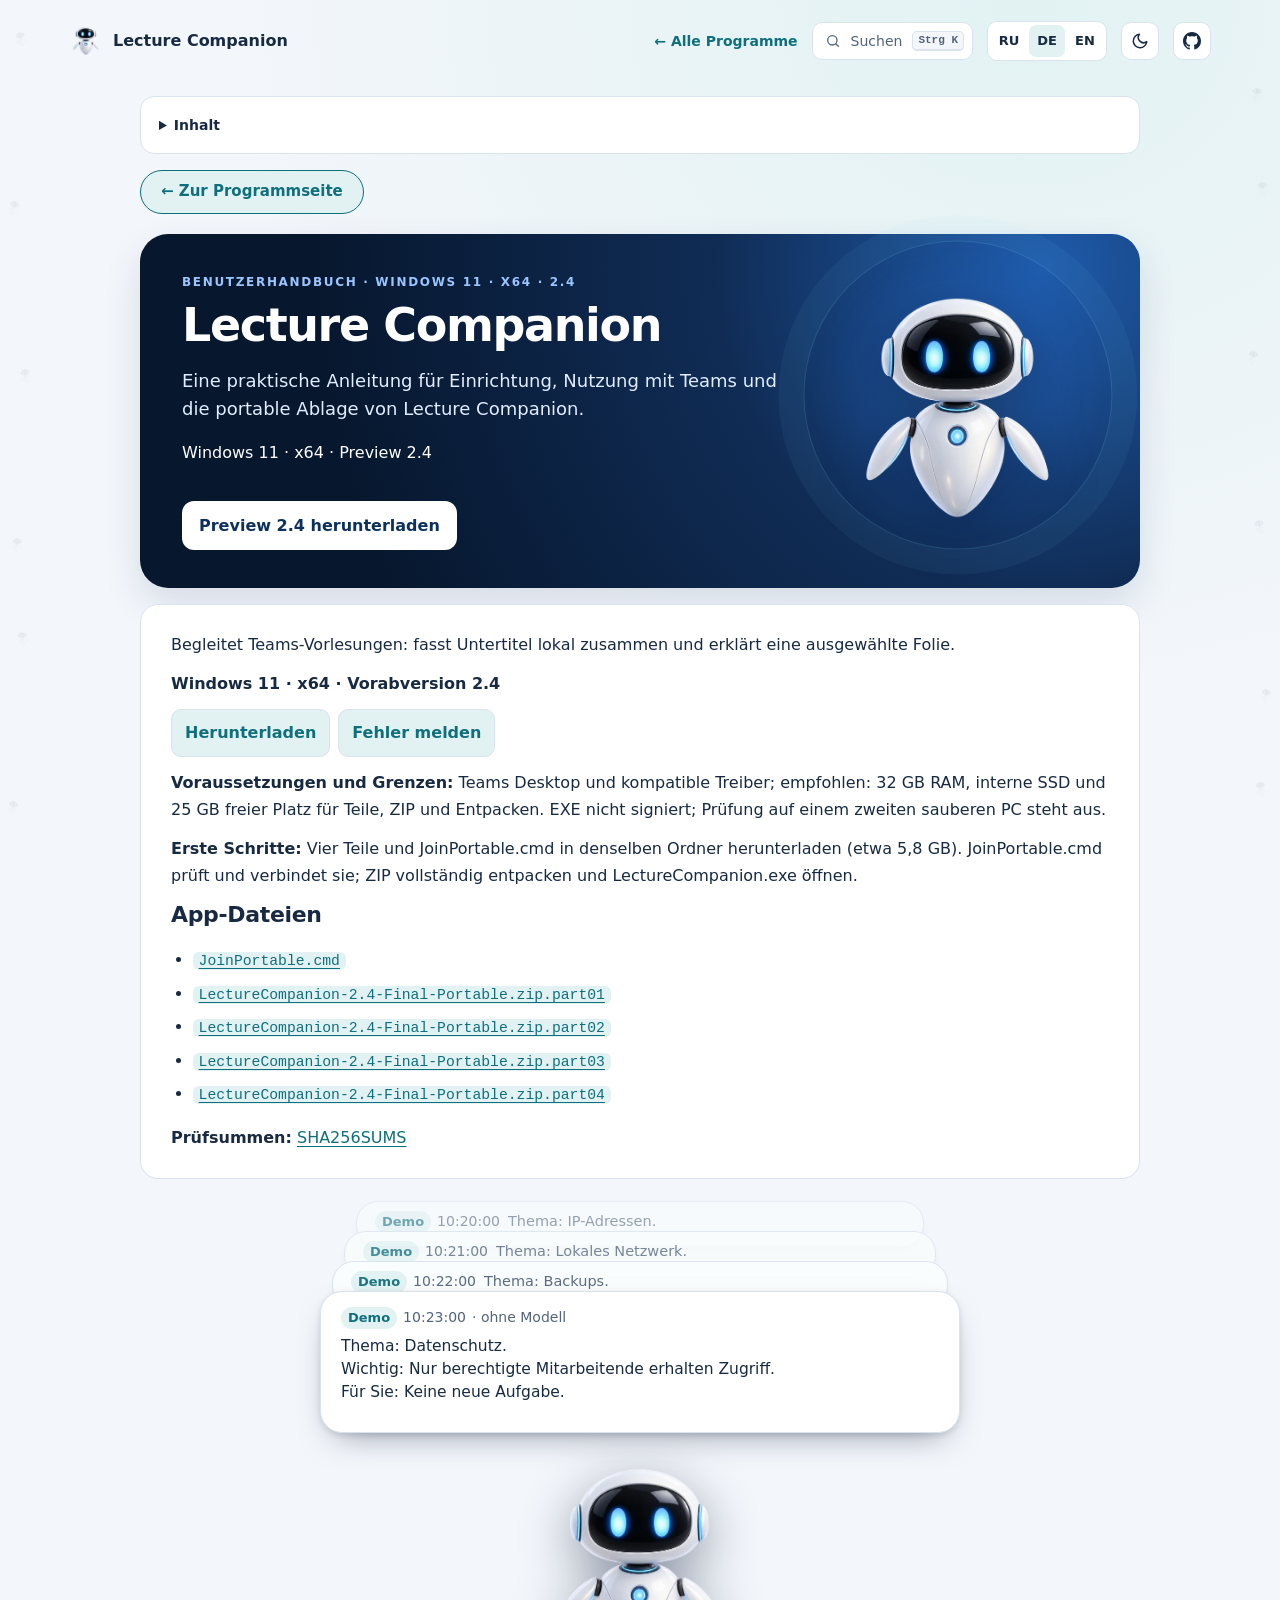
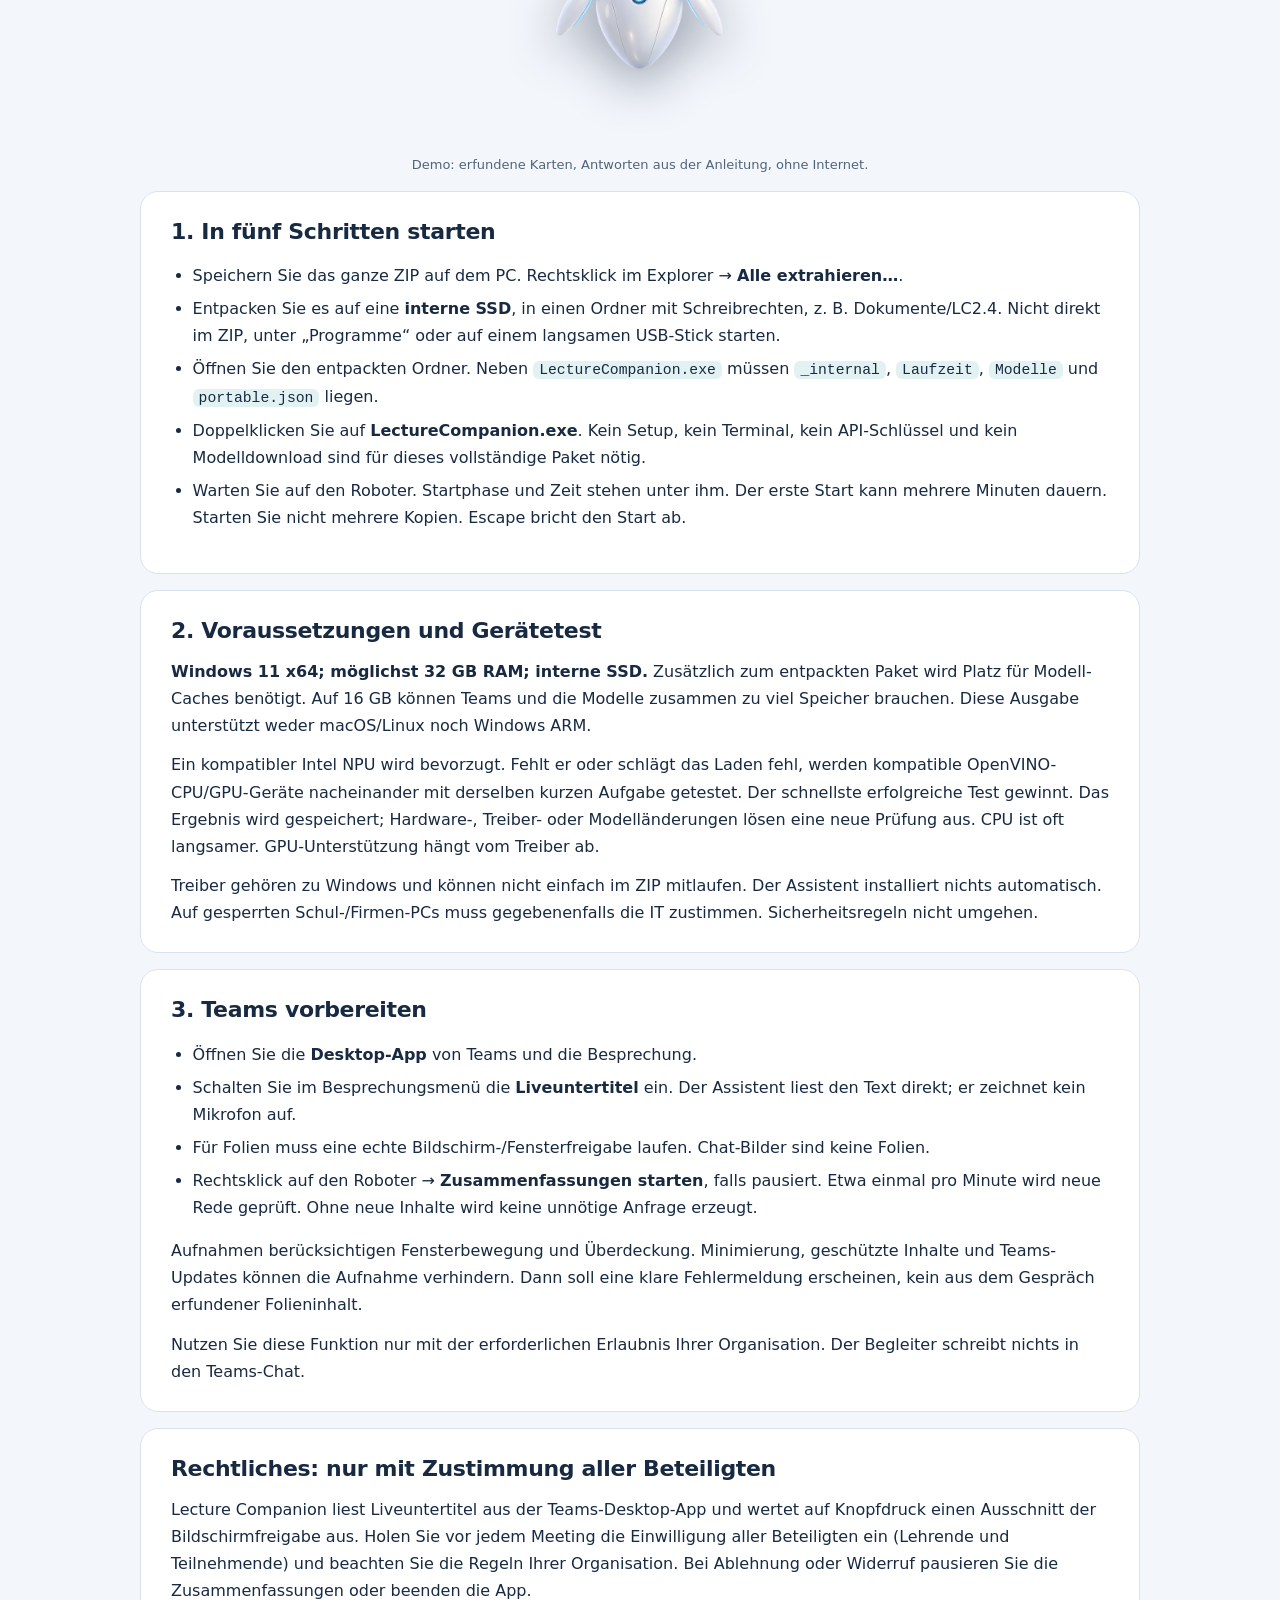
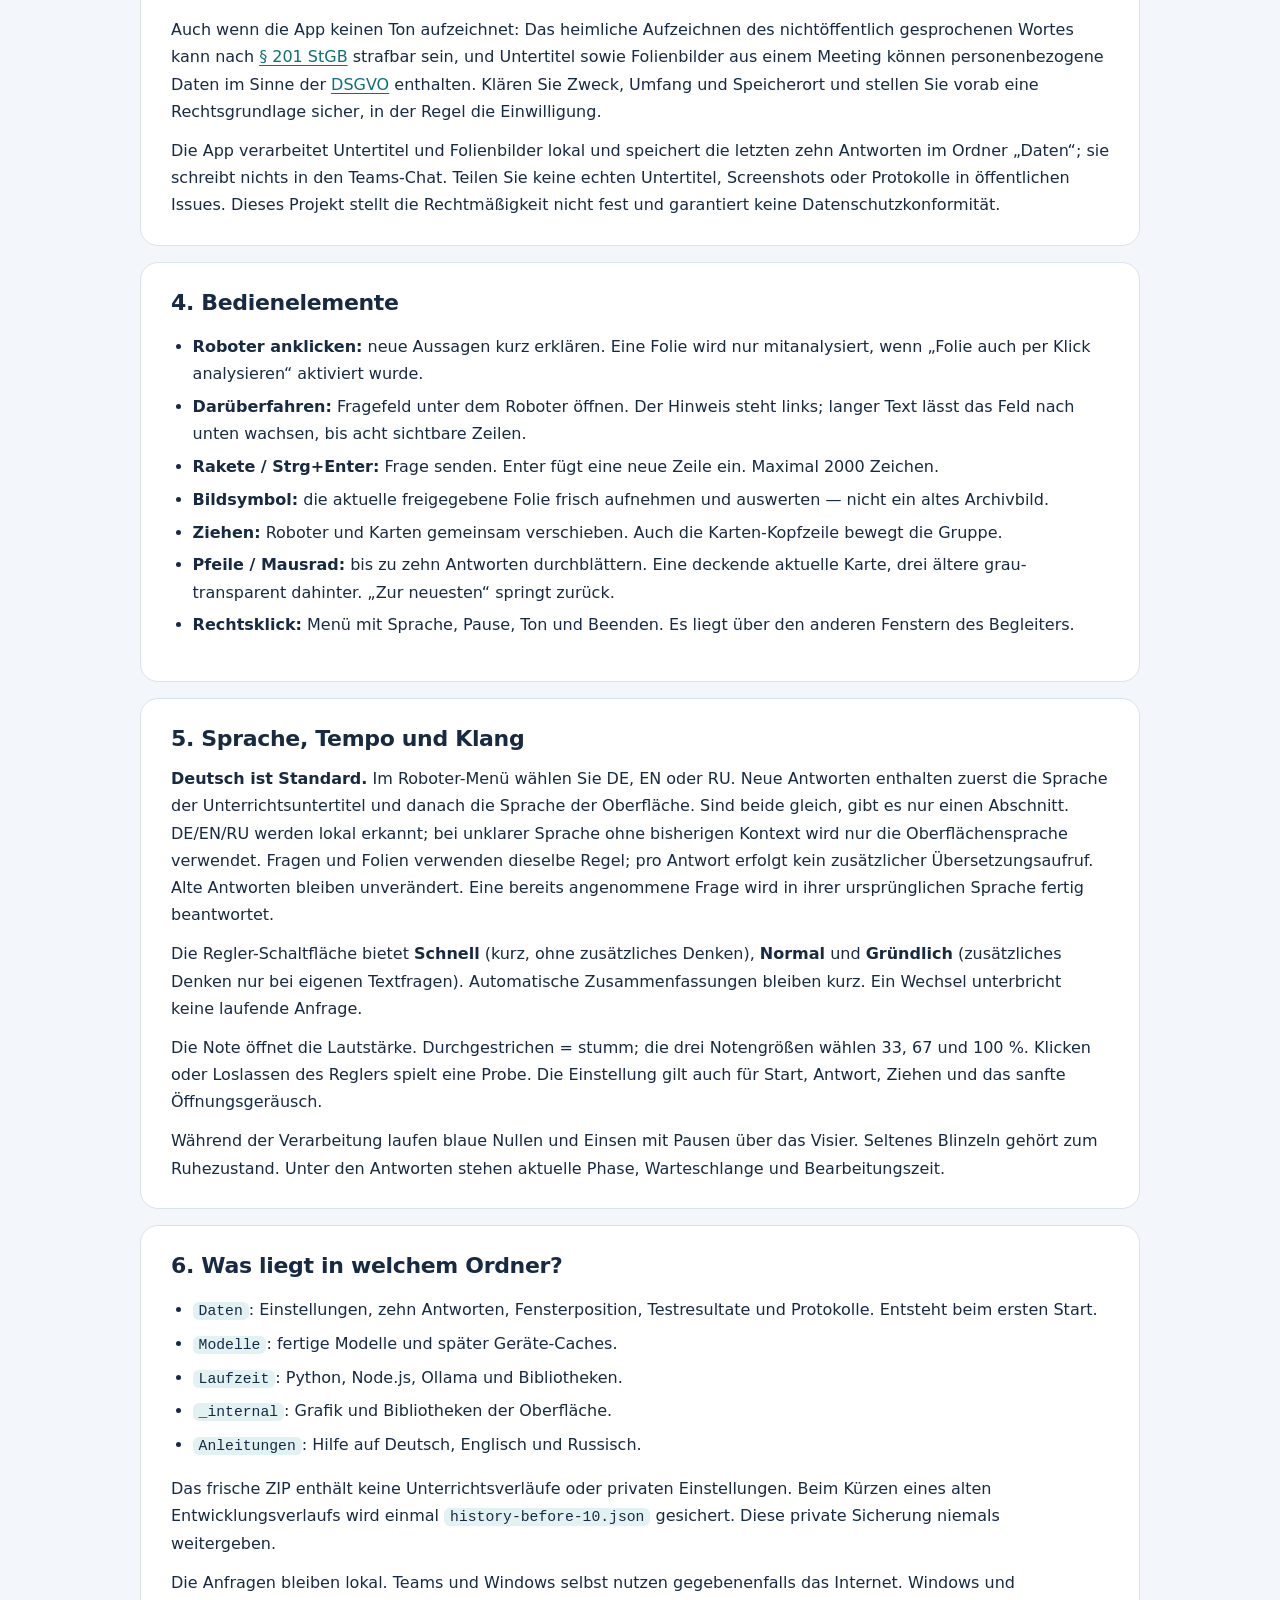
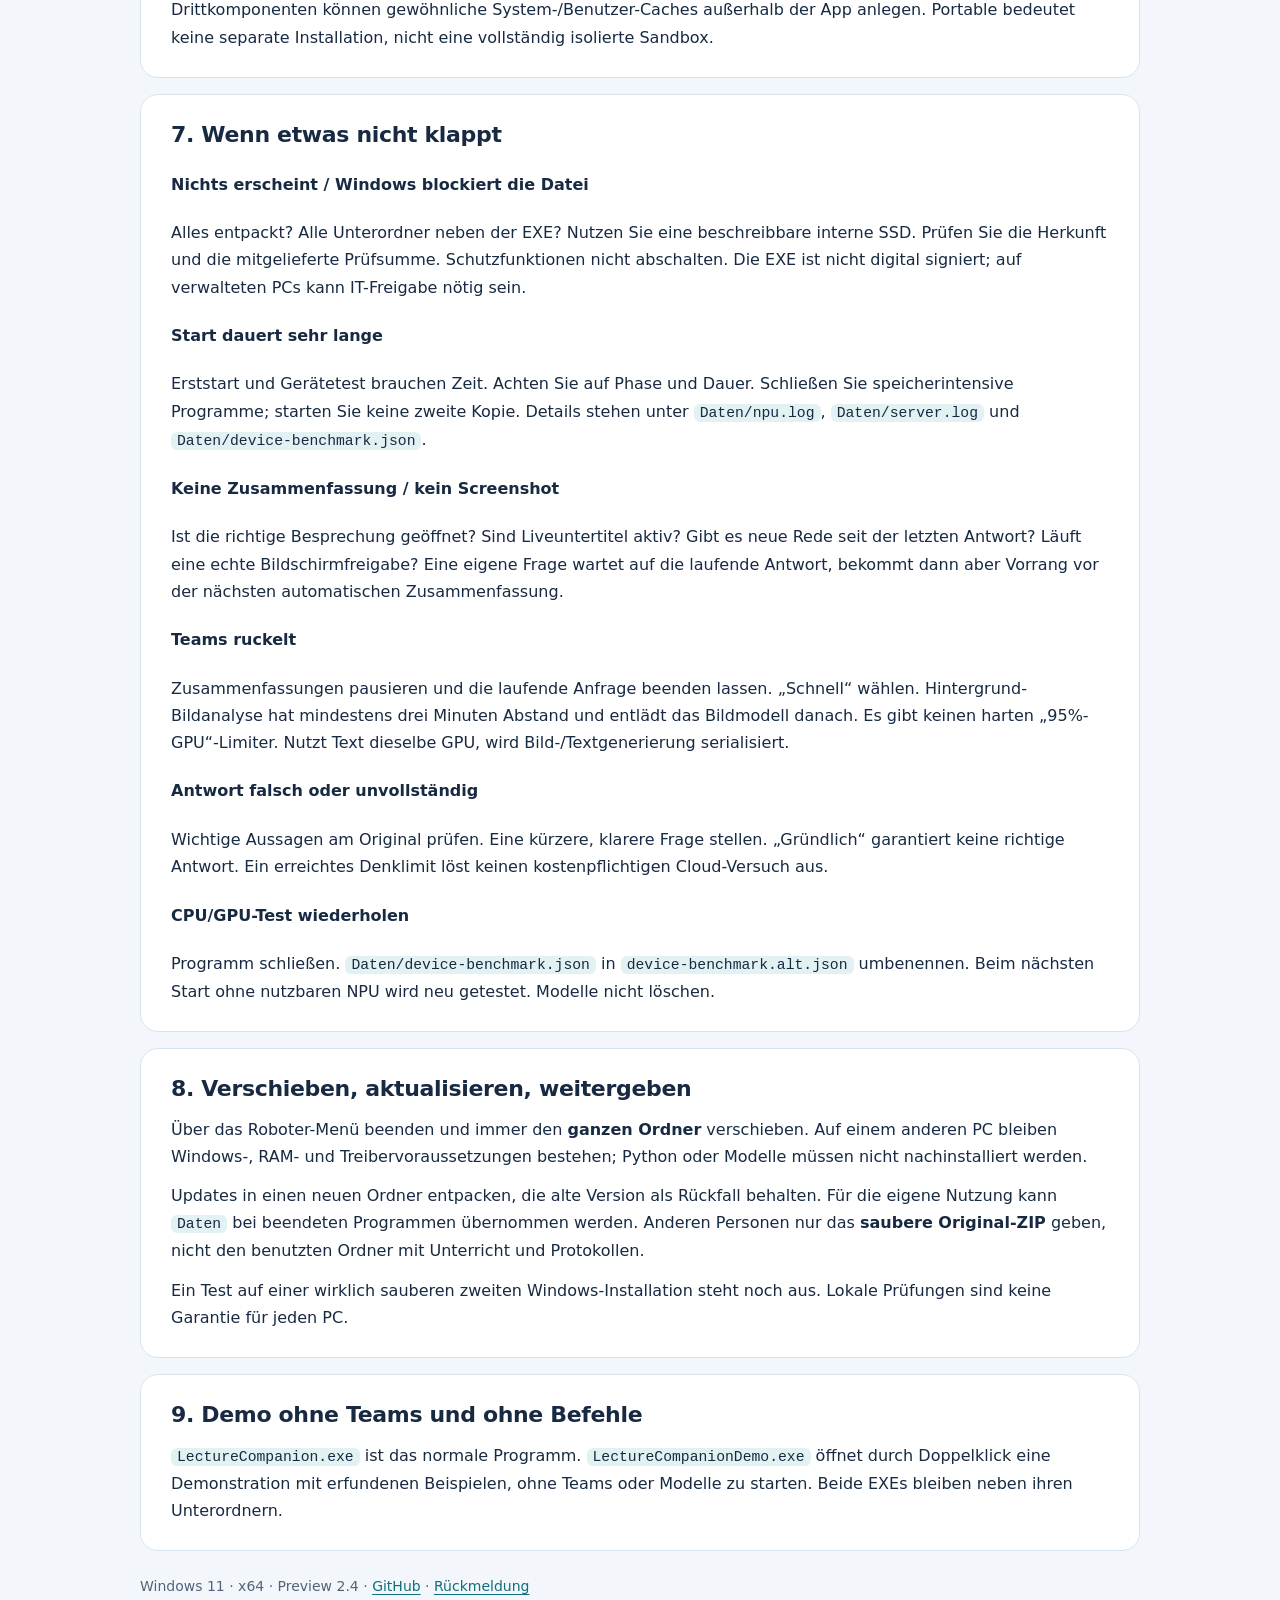
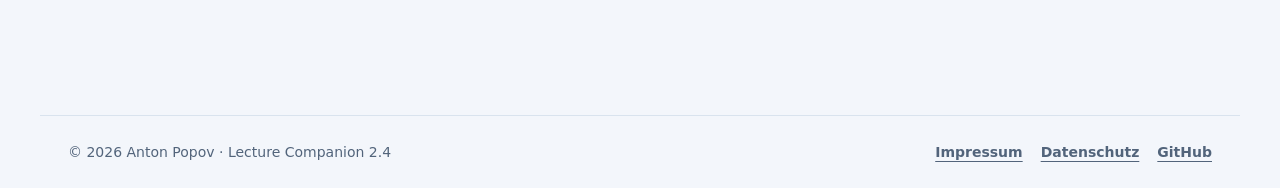
==== commit 2bce7db0: "guide: larger robot scene with more room The robot and its cards are a bit larger and get more heigh" ====
--- a/Guide-de.html
+++ b/Guide-de.html
@@ -44,7 +44,7 @@
 <div class="shell"><aside class="guide-tools"><details><summary>Inhalt</summary><ol><li><a href="#in-funf-schritten-starten">1. In fünf Schritten starten</a></li><li><a href="#voraussetzungen-und-geratetest">2. Voraussetzungen und Gerätetest</a></li><li><a href="#teams-vorbereiten">3. Teams vorbereiten</a></li><li><a href="#rechtliches">Rechtliches: nur mit Zustimmung aller Beteiligten</a></li><li><a href="#bedienelemente">4. Bedienelemente</a></li><li><a href="#sprache-tempo-und-klang">5. Sprache, Tempo und Klang</a></li><li><a href="#was-liegt-in-welchem-ordner">6. Was liegt in welchem Ordner?</a></li><li><a href="#wenn-etwas-nicht-klappt">7. Wenn etwas nicht klappt</a></li><li><a href="#verschieben-aktualisieren-weitergeben">8. Verschieben, aktualisieren, weitergeben</a></li><li><a href="#demo-ohne-teams-und-ohne-befehle">9. Demo ohne Teams und ohne Befehle</a></li></ol></details></aside>
 <main id="main-content">
 <!-- ppk-guide-home:start --><p class="guide-home"><a class="guide-home-link" href="index.html">← Zur Programmseite</a></p><!-- ppk-guide-home:end -->
-<link rel="stylesheet" href="assets/robot.css?v=r5"><section class="hero robot-hero"><div><p class="kicker">BENUTZERHANDBUCH · WINDOWS 11 · X64 · 2.4</p><h1>Lecture Companion</h1><p class="lead">Eine praktische Anleitung für Einrichtung, Nutzung mit Teams und die portable Ablage von Lecture Companion.</p><p class="meta">Windows 11 · x64 · Preview 2.4</p><a class="button" href="https://github.com/popovantondev/LectureCompanion/releases/tag/v2.4">Preview 2.4 herunterladen</a></div><div class="robot-stage" data-robot data-guide="Guide-de.html"><img src="assets/robot-companion.webp" width="540" height="591" alt="Roboter von Lecture Companion"></div></section><script src="assets/robot.js?v=r5" defer></script>
+<link rel="stylesheet" href="assets/robot.css?v=r6"><section class="hero robot-hero"><div><p class="kicker">BENUTZERHANDBUCH · WINDOWS 11 · X64 · 2.4</p><h1>Lecture Companion</h1><p class="lead">Eine praktische Anleitung für Einrichtung, Nutzung mit Teams und die portable Ablage von Lecture Companion.</p><p class="meta">Windows 11 · x64 · Preview 2.4</p><a class="button" href="https://github.com/popovantondev/LectureCompanion/releases/tag/v2.4">Preview 2.4 herunterladen</a></div><div class="robot-stage" data-robot data-guide="Guide-de.html"><img src="assets/robot-companion.webp" width="540" height="591" alt="Roboter von Lecture Companion"></div></section><script src="assets/robot.js?v=r5" defer></script>
 <!-- public-release:start -->
 <section class="topic release-summary" aria-label="Erste Schritte">
 <p>Begleitet Teams-Vorlesungen: fasst Untertitel lokal zusammen und erklärt eine ausgewählte Folie.</p>
@@ -63,7 +63,7 @@
 <p><strong>Prüfsummen:</strong> <a href="https://github.com/popovantondev/LectureCompanion/releases/download/v2.4/SHA256SUMS">SHA256SUMS</a></p>
 </section>
 <!-- public-release:end -->
-<figure class="robot-preview">
+<figure class="robot-preview robot-wide">
 <div class="robot-stage robot-dock" data-robot data-robot-mode="dock" data-guide="Guide-de.html" data-demo-tag="Demo" data-demo-meta="ohne Modell">
 <div class="robot-stack" role="group" aria-label="Demo-Antworten des Roboters (erfunden)">
 <article class="robot-demo-card is-back" style="--d:3"><p class="robot-meta"><span class="robot-tag">Demo</span><span>10:20:00</span><span class="robot-meta-extra"> · ohne Modell</span></p><p class="robot-text">Thema: IP-Adressen.</p></article>
@@ -73,7 +73,7 @@
 </div>
 <img src="assets/robot-companion.webp" width="540" height="591" alt="Roboter von Lecture Companion" decoding="async">
 </div>
-<figcaption>Oberfläche der veröffentlichten v2.4 mit synthetischen Demodaten.</figcaption>
+<figcaption>Demo: erfundene Karten, Antworten aus der Anleitung, ohne Internet.</figcaption>
 </figure><section class="topic"><h2 id="in-funf-schritten-starten">1. In fünf Schritten starten</h2>
 <ul>
 <li><p>Speichern Sie das ganze ZIP auf dem PC. Rechtsklick im Explorer → <strong>Alle extrahieren…</strong>.</p>
--- a/assets/robot.css
+++ b/assets/robot.css
@@ -82,7 +82,27 @@
   .robot-stack{min-height:290px}
   .robot-demo-card.is-back{margin-left:calc(var(--d,1) * 7px);margin-right:calc(var(--d,1) * 7px)}
 }
-@media (prefers-reduced-motion:reduce){
+/* Guide ("wide" scene): same card width as the landing, a little larger and more room in height; the landing keeps its own size. */
+.robot-wide{margin-block:12px}
+.robot-wide figcaption{margin-top:14px}
+.robot-wide .robot-dock{--robot-w:220px;max-width:640px;margin-inline:auto;font-size:15px}
+.robot-wide .robot-stack{min-height:238px}
+.robot-wide .robot-demo-card,.robot-wide .robot-dock .robot-answer{padding:15px 48px 17px 20px;border-radius:22px;font-size:15.5px}
+.robot-wide .robot-meta{font-size:14px}
+.robot-wide .robot-tag{font-size:13px}
+.robot-wide .robot-demo-card:not(.is-back){min-height:142px}
+.robot-wide .robot-demo-card.is-back{height:46px;margin:0 calc(var(--d,1) * 12px) -16px;padding:9px 18px 0}
+.robot-wide .robot-demo-card.is-back .robot-text{font-size:14.5px}
+.robot-wide .robot-count{right:16px;bottom:10px;font-size:13px}
+.robot-wide .robot-dock>img,.robot-wide .robot-dock .robot-lift{margin:24px auto 6px}
+.robot-wide .robot-stage.robot-dock .robot-pop{margin-top:-8px}
+@media (max-width:520px){
+  .robot-wide .robot-dock{--robot-w:160px;font-size:14px}
+  .robot-wide .robot-stack{min-height:238px}
+  .robot-wide .robot-demo-card,.robot-wide .robot-dock .robot-answer{padding:12px 36px 14px 14px;font-size:14.5px}
+  .robot-wide .robot-demo-card.is-back{margin-left:calc(var(--d,1) * 8px);margin-right:calc(var(--d,1) * 8px);height:42px}
+  .robot-wide .robot-dock>img,.robot-wide .robot-dock .robot-lift{margin:30px auto 6px}
+}@media (prefers-reduced-motion:reduce){
   .robot-lift,.robot-pop{transition:none!important}
   .robot-answer,.robot-dots i,.robot-answer.is-typing .robot-typed:after{animation:none!important}
 }
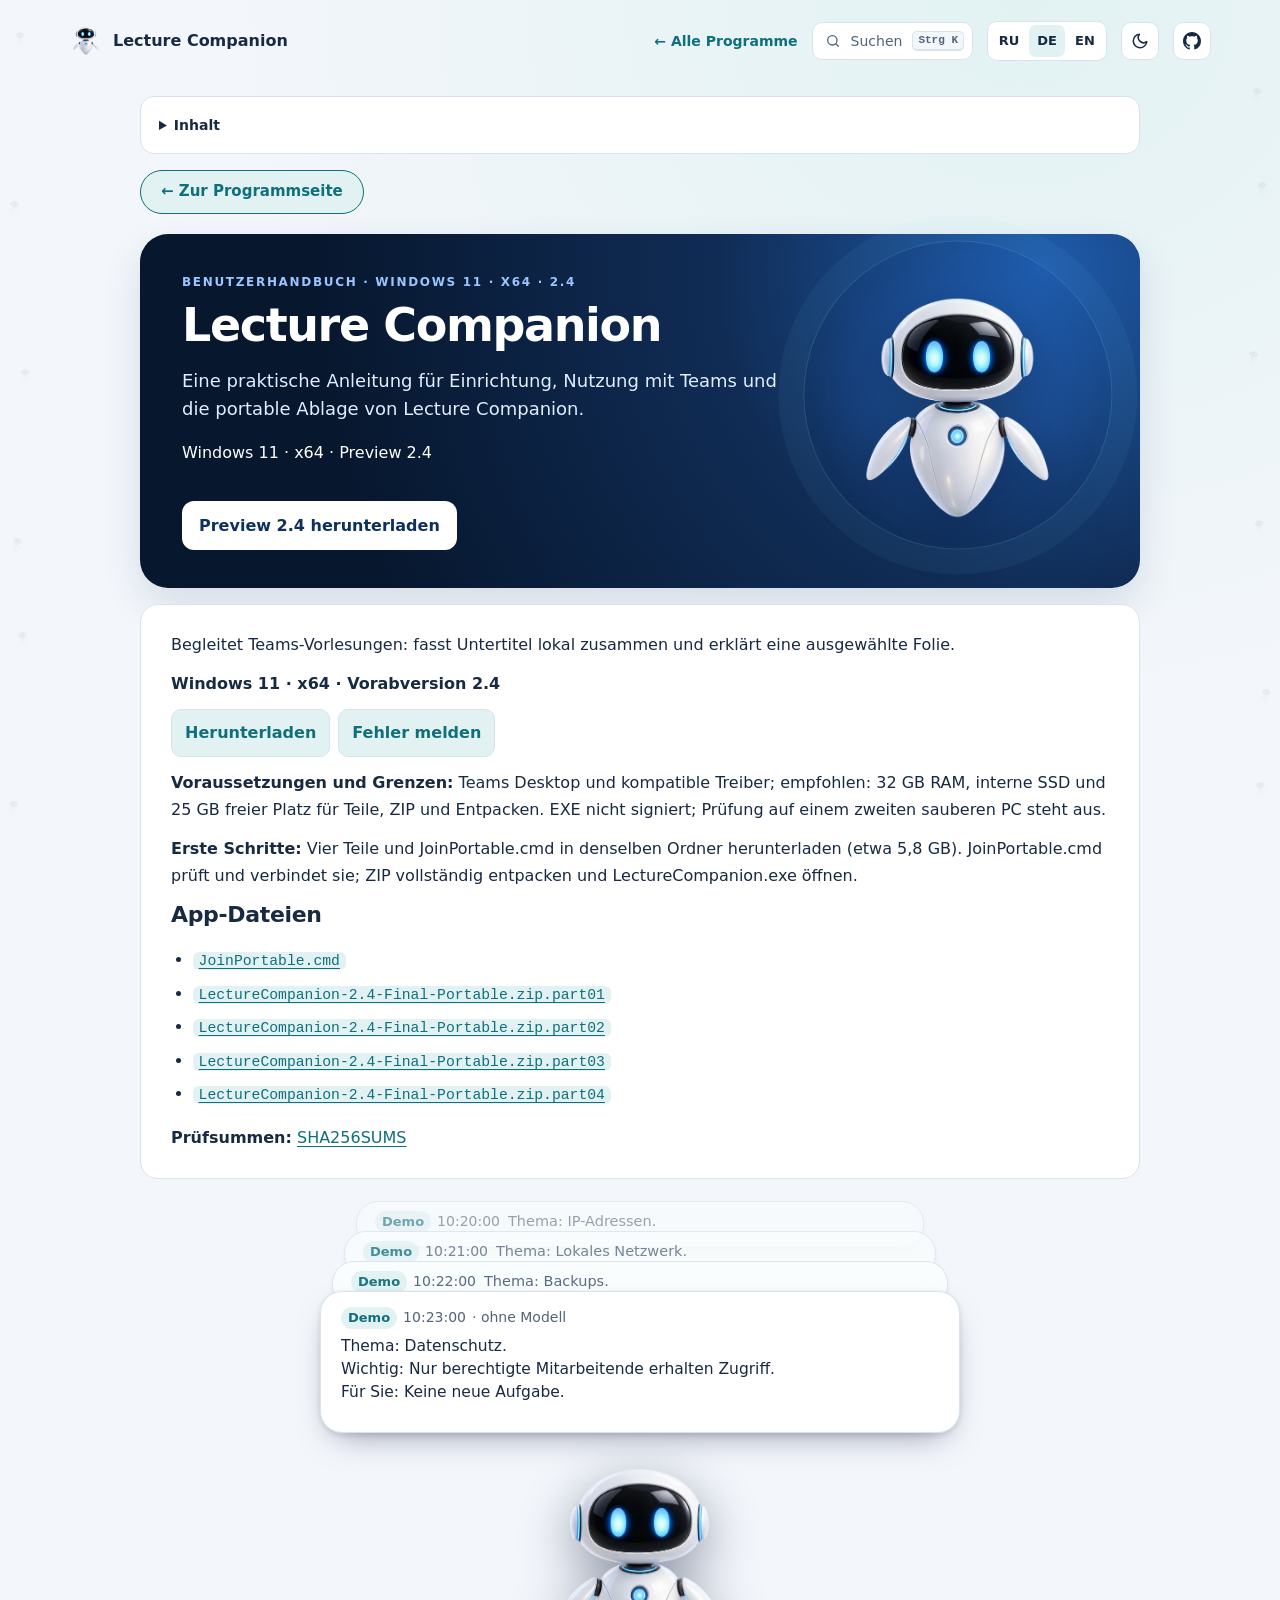
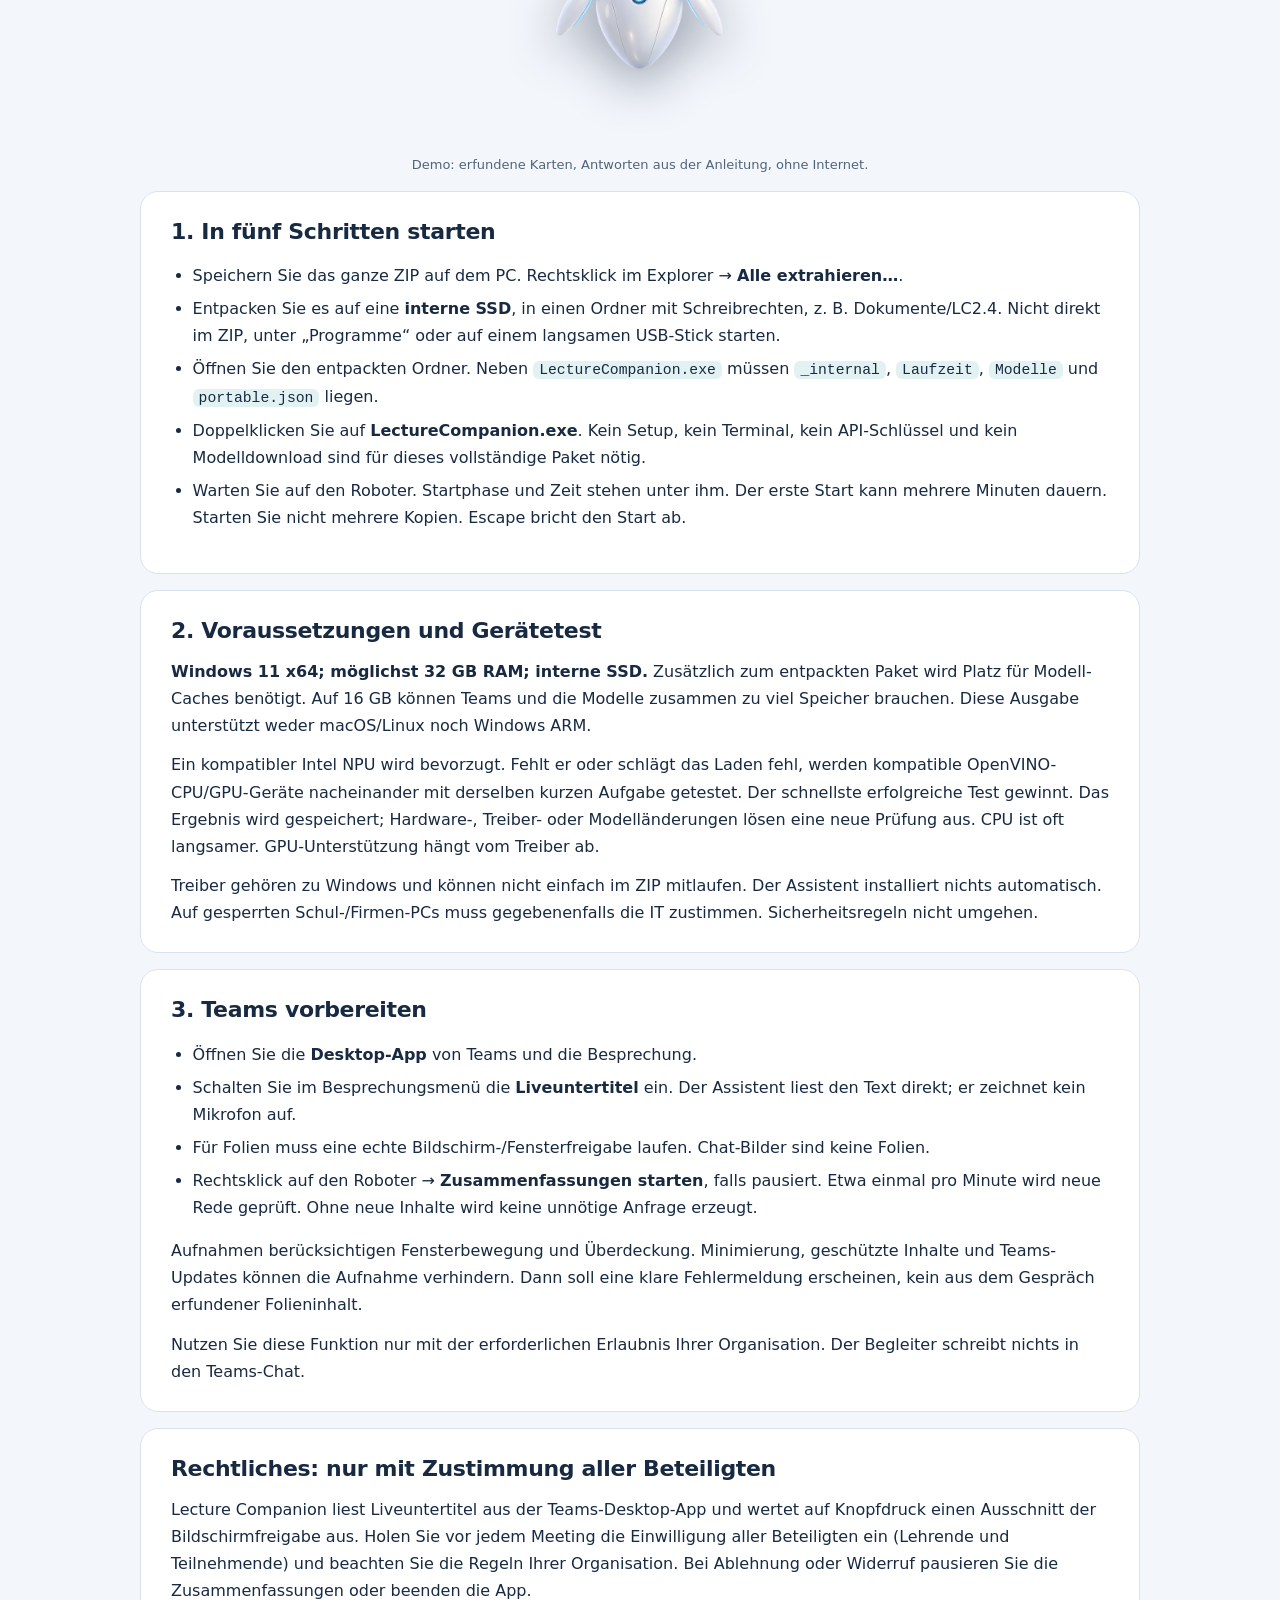
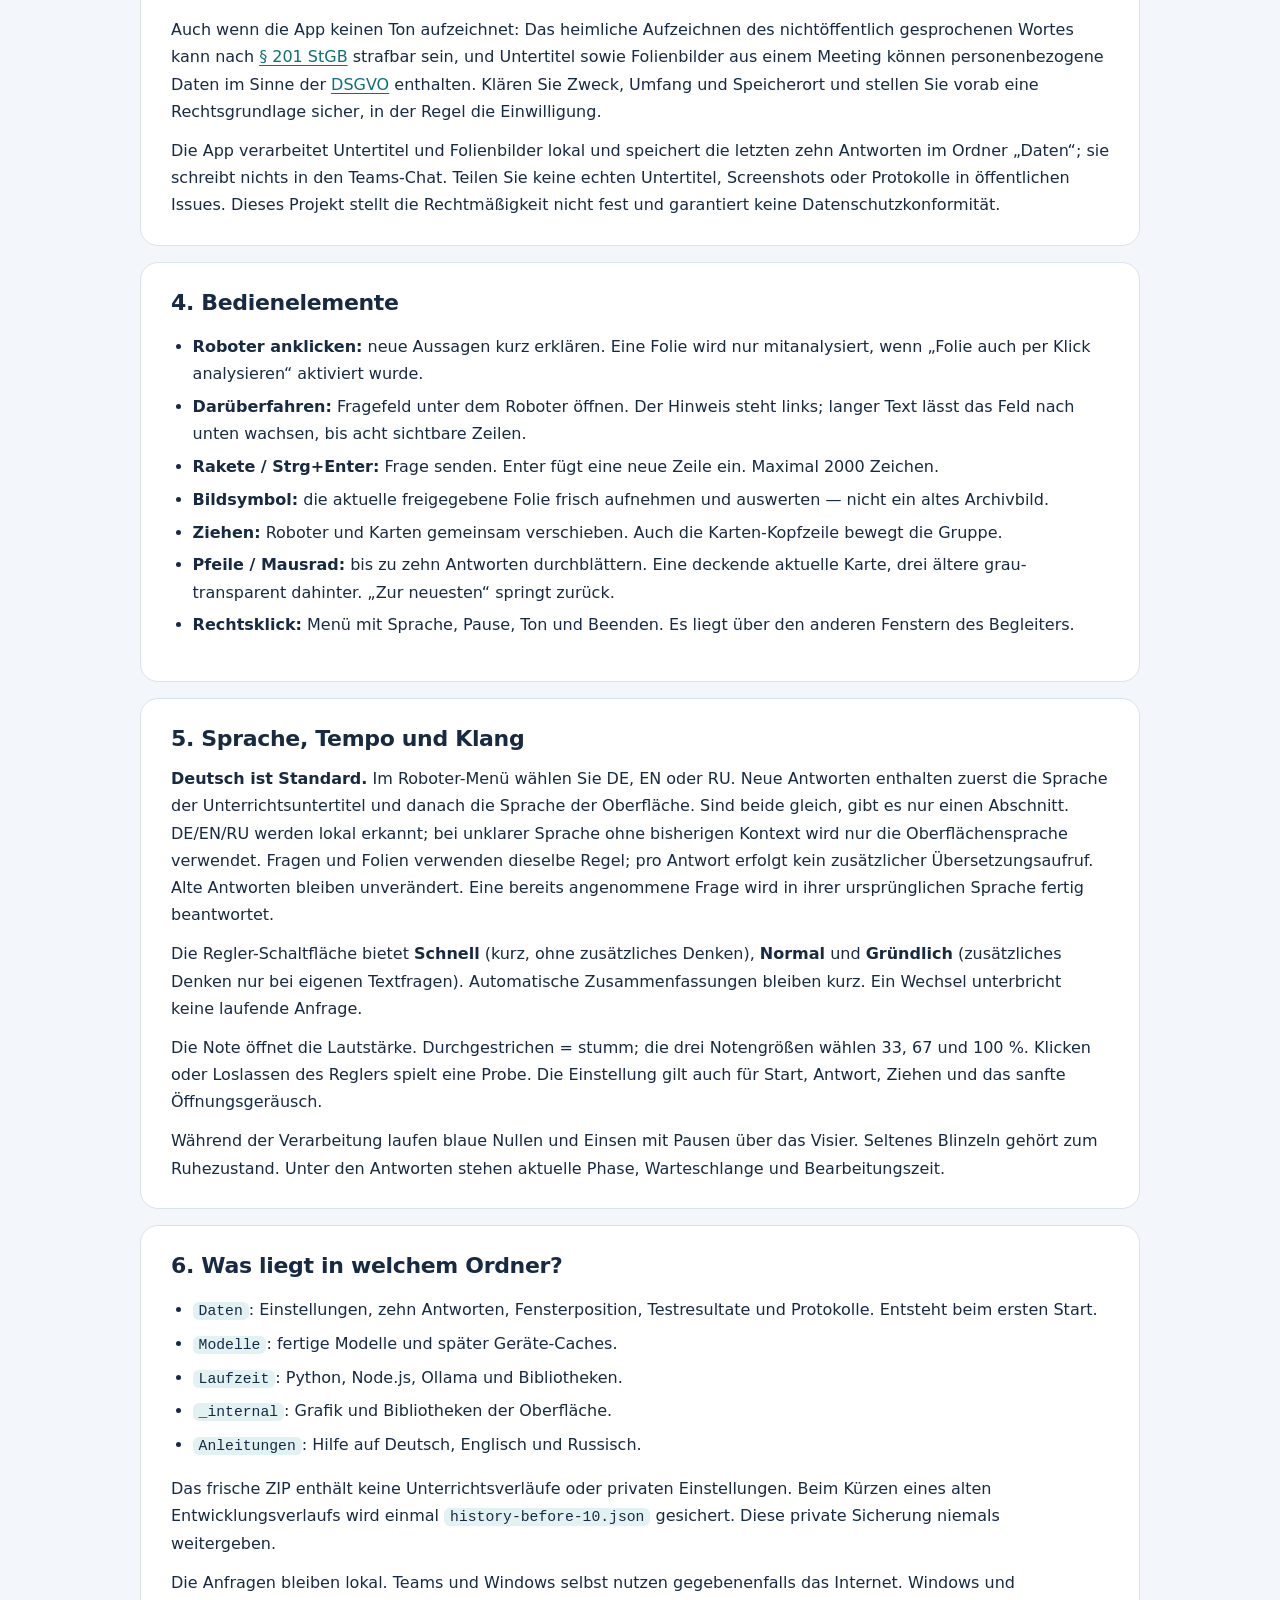
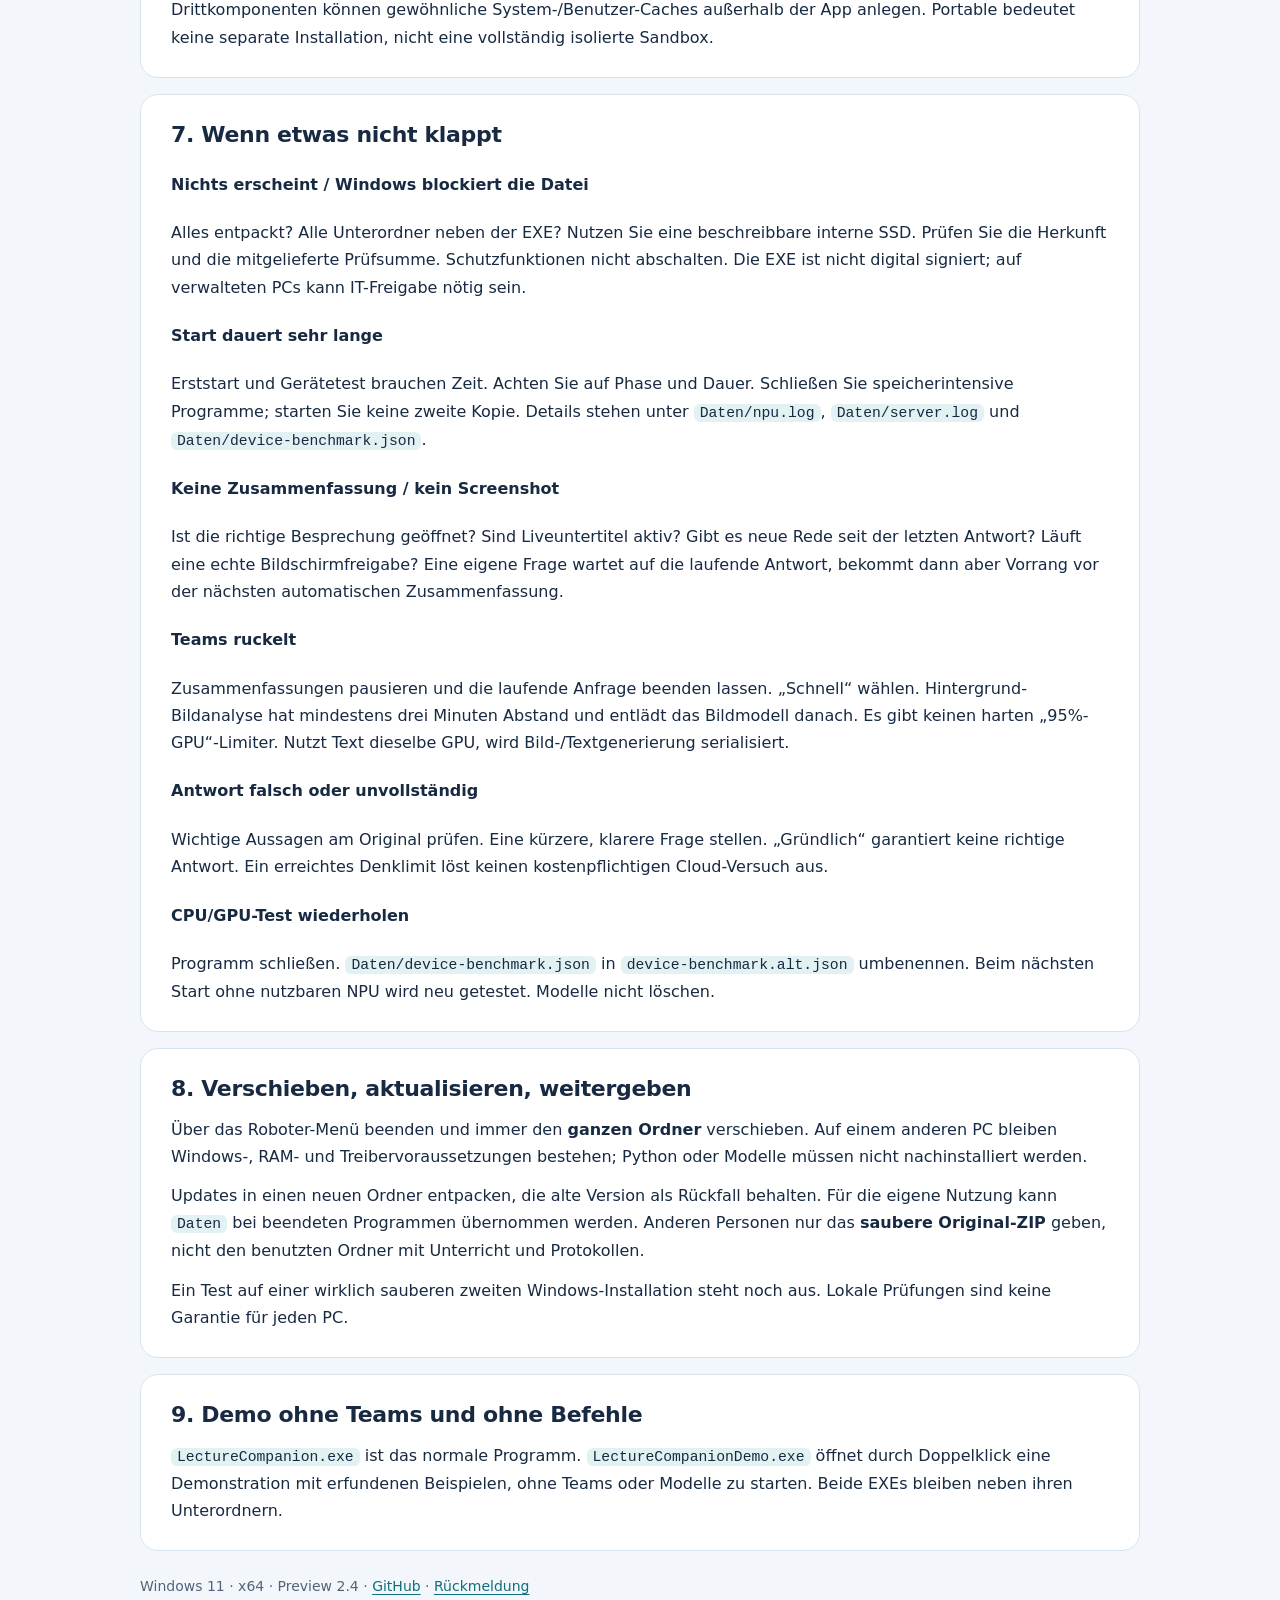
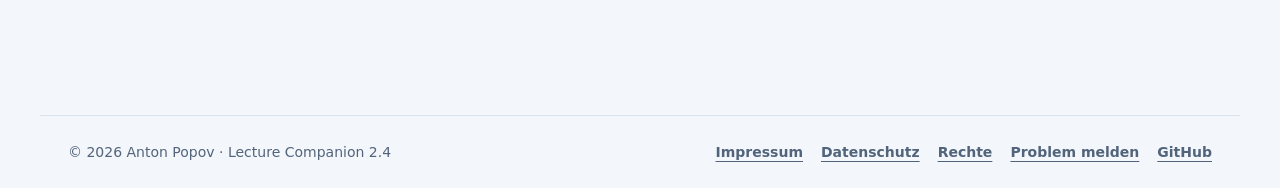
==== commit 9b12d107: "site: one tab title pattern and one footer across programs Landing titles name the program and what " ====
--- a/Guide-de.html
+++ b/Guide-de.html
@@ -1,4 +1,4 @@
-<!doctype html><html lang="de"><head><meta charset="utf-8"><meta name="viewport" content="width=device-width,initial-scale=1"><meta name="description" content="Eine praktische Anleitung für Einrichtung, Nutzung mit Teams und die portable Ablage von Lecture Companion."><title>Lecture Companion — BENUTZERHANDBUCH</title><style>:root{--ink:#14253d;--muted:#607087;--line:#dbe4f0;--blue:#1677ff;--panel:#fff;--canvas:#f3f6fb}
+<!doctype html><html lang="de"><head><meta charset="utf-8"><meta name="viewport" content="width=device-width,initial-scale=1"><meta name="description" content="Eine praktische Anleitung für Einrichtung, Nutzung mit Teams und die portable Ablage von Lecture Companion."><title>Lecture Companion — Anleitung</title><style>:root{--ink:#14253d;--muted:#607087;--line:#dbe4f0;--blue:#1677ff;--panel:#fff;--canvas:#f3f6fb}
 *{box-sizing:border-box}body{margin:0;background:var(--canvas);color:var(--ink);font:16px/1.72 -apple-system,BlinkMacSystemFont,"Segoe UI",sans-serif}a{color:#075dd1;text-decoration-thickness:1px;text-underline-offset:3px}a:hover{color:#003c91}.shell{width:min(100% - 36px,1000px);margin:0 auto;padding:24px 0 56px}.top{display:flex;align-items:center;justify-content:space-between;gap:18px;margin-bottom:20px}.brand{display:flex;align-items:center;gap:10px;color:var(--ink);font-weight:750;text-decoration:none}.brand img{width:38px;height:38px;object-fit:contain}nav{display:flex;gap:8px;flex-wrap:wrap}nav a{padding:7px 12px;border:1px solid var(--line);border-radius:999px;background:#fff;color:#34445b;text-decoration:none;font-size:14px;font-weight:650}nav a[aria-current=page]{background:#e6f0ff;border-color:#b8d3ff;color:#075dd1}.hero{display:grid;grid-template-columns:1fr 104px;gap:24px;align-items:center;padding:38px 42px;border-radius:28px;background:radial-gradient(circle at 90% 10%,#1f5cad 0,#102c55 34%,#07172e 76%);color:#fff;box-shadow:0 16px 38px #0b2b551f}.kicker{margin:0 0 8px;color:#9bc5ff;font-size:12px;letter-spacing:.14em;font-weight:750}h1{margin:0;font-size:clamp(30px,5vw,46px);line-height:1.12;letter-spacing:-.03em}.lead{max-width:720px;margin:15px 0 0;color:#e2edff;font-size:18px;line-height:1.55}.hero img{width:104px;height:104px;object-fit:contain;filter:drop-shadow(0 8px 16px #0005)}.button{display:inline-block;margin-top:19px;padding:10px 16px;border:1px solid #ffffff5c;border-radius:12px;background:#fff;color:#0c315e;font-weight:700;text-decoration:none}.overview,.topic{margin:16px 0;padding:26px 30px;background:var(--panel);border:1px solid var(--line);border-radius:18px;box-shadow:0 5px 16px #0b2b5507}.overview p:first-child{margin-top:0}.overview img{display:block;max-width:100%;height:auto;margin:16px auto;border:1px solid var(--line);border-radius:12px}.topic h2{margin:0 0 12px;font-size:22px;line-height:1.3;letter-spacing:-.015em}.topic p{margin:0 0 12px}.topic p:last-child{margin-bottom:0}.topic ul,.topic ol{padding-left:1.35em}.topic li{margin:.35em 0}.topic table{display:block;max-width:100%;overflow-x:auto;border-collapse:collapse}.topic th,.topic td{padding:8px 10px;border:1px solid var(--line);text-align:left}.topic th{background:#eef4fc}.topic pre{max-width:100%;overflow:auto;padding:16px;border-radius:12px;background:#0b1b31;color:#e5efff}.topic code{padding:.12em .35em;border-radius:5px;background:#edf2f8}.topic pre code{padding:0;background:transparent;color:inherit}.topic blockquote{margin:12px 0;padding:4px 16px;border-left:3px solid #8bbaff;color:var(--muted)}footer{margin-top:24px;padding:20px 10px;color:var(--muted);text-align:center;font-size:14px}@media(max-width:620px){.shell{width:min(100% - 22px,1000px);padding-top:12px}.top{align-items:flex-start;flex-direction:column}.hero{grid-template-columns:1fr 66px;padding:26px 22px;border-radius:20px;gap:12px}.hero img{width:66px;height:66px}.lead{font-size:16px}.overview,.topic{padding:21px 19px}}@media print{body{background:#fff}.shell{width:100%;padding:0}.top nav,.button{break-inside:avoid}.hero,.topic,.overview{box-shadow:none}.topic{break-inside:avoid}}.guide-screenshot{margin:8px auto 0;max-width:800px;text-align:center}.guide-screenshot img{max-height:570px;object-fit:contain}.guide-screenshot figcaption{margin-top:6px;color:var(--muted);font-size:14px}
 /* Use the application's real artwork in the guide header. */
 .brand-mark{display:grid;flex:none;width:38px;height:38px;place-items:center;overflow:hidden;border-radius:10px;background:#ffffff18}
@@ -44,7 +44,7 @@
 <div class="shell"><aside class="guide-tools"><details><summary>Inhalt</summary><ol><li><a href="#in-funf-schritten-starten">1. In fünf Schritten starten</a></li><li><a href="#voraussetzungen-und-geratetest">2. Voraussetzungen und Gerätetest</a></li><li><a href="#teams-vorbereiten">3. Teams vorbereiten</a></li><li><a href="#rechtliches">Rechtliches: nur mit Zustimmung aller Beteiligten</a></li><li><a href="#bedienelemente">4. Bedienelemente</a></li><li><a href="#sprache-tempo-und-klang">5. Sprache, Tempo und Klang</a></li><li><a href="#was-liegt-in-welchem-ordner">6. Was liegt in welchem Ordner?</a></li><li><a href="#wenn-etwas-nicht-klappt">7. Wenn etwas nicht klappt</a></li><li><a href="#verschieben-aktualisieren-weitergeben">8. Verschieben, aktualisieren, weitergeben</a></li><li><a href="#demo-ohne-teams-und-ohne-befehle">9. Demo ohne Teams und ohne Befehle</a></li></ol></details></aside>
 <main id="main-content">
 <!-- ppk-guide-home:start --><p class="guide-home"><a class="guide-home-link" href="index.html">← Zur Programmseite</a></p><!-- ppk-guide-home:end -->
-<link rel="stylesheet" href="assets/robot.css?v=r6"><section class="hero robot-hero"><div><p class="kicker">BENUTZERHANDBUCH · WINDOWS 11 · X64 · 2.4</p><h1>Lecture Companion</h1><p class="lead">Eine praktische Anleitung für Einrichtung, Nutzung mit Teams und die portable Ablage von Lecture Companion.</p><p class="meta">Windows 11 · x64 · Preview 2.4</p><a class="button" href="https://github.com/popovantondev/LectureCompanion/releases/tag/v2.4">Preview 2.4 herunterladen</a></div><div class="robot-stage" data-robot data-guide="Guide-de.html"><img src="assets/robot-companion.webp" width="540" height="591" alt="Roboter von Lecture Companion"></div></section><script src="assets/robot.js?v=r5" defer></script>
+<link rel="stylesheet" href="assets/robot.css?v=r6"><section class="hero robot-hero"><div><p class="kicker">BENUTZERHANDBUCH · WINDOWS 11 · X64 · 2.4</p><h1>Lecture Companion</h1><p class="lead">Eine praktische Anleitung für Einrichtung, Nutzung mit Teams und die portable Ablage von Lecture Companion.</p><p class="meta">Windows 11 · x64 · Preview 2.4</p><a class="button" href="https://github.com/popovantondev/LectureCompanion/releases/tag/v2.4">Preview 2.4 herunterladen</a></div><div class="robot-stage" data-robot data-guide="Guide-de.html"><img src="assets/robot-companion.webp" width="540" height="591" alt="Roboter von Lecture Companion" decoding="async"></div></section><script src="assets/robot.js?v=r6" defer></script>
 <!-- public-release:start -->
 <section class="topic release-summary" aria-label="Erste Schritte">
 <p>Begleitet Teams-Vorlesungen: fasst Untertitel lokal zusammen und erklärt eine ausgewählte Folie.</p>
@@ -71,7 +71,7 @@
 <article class="robot-demo-card is-back" style="--d:1"><p class="robot-meta"><span class="robot-tag">Demo</span><span>10:22:00</span><span class="robot-meta-extra"> · ohne Modell</span></p><p class="robot-text">Thema: Backups.</p></article>
 <article class="robot-demo-card"><p class="robot-meta"><span class="robot-tag">Demo</span><span>10:23:00</span><span class="robot-meta-extra"> · ohne Modell</span></p><p class="robot-text">Thema: Datenschutz. <br>Wichtig: Nur berechtigte Mitarbeitende erhalten Zugriff. <br>Für Sie: Keine neue Aufgabe.</p></article>
 </div>
-<img src="assets/robot-companion.webp" width="540" height="591" alt="Roboter von Lecture Companion" decoding="async">
+<img src="assets/robot-companion.webp" width="540" height="591" alt="Roboter von Lecture Companion" decoding="async" loading="lazy">
 </div>
 <figcaption>Demo: erfundene Karten, Antworten aus der Anleitung, ohne Internet.</figcaption>
 </figure><section class="topic"><h2 id="in-funf-schritten-starten">1. In fünf Schritten starten</h2>
@@ -166,7 +166,7 @@
 <p><code>LectureCompanion.exe</code> ist das normale Programm. <code>LectureCompanionDemo.exe</code> öffnet durch Doppelklick eine Demonstration mit erfundenen Beispielen, ohne Teams oder Modelle zu starten. Beide EXEs bleiben neben ihren Unterordnern.</p>
 </section></main><div class="guide-note">Windows 11 · x64 · Preview 2.4 · <a href="https://github.com/popovantondev/LectureCompanion">GitHub</a> · <a href="https://github.com/popovantondev/LectureCompanion/issues/new/choose">Rückmeldung</a></div></div>
 <footer class="ppk-footer">
-  <span>© 2026 Anton Popov · Lecture Companion 2.4</span>
-  <nav aria-label="Rechtliches"><a href="https://popovantondev.github.io/popovantondev/impressum.html">Impressum</a><a href="https://popovantondev.github.io/popovantondev/datenschutz.html">Datenschutz</a><a href="https://github.com/popovantondev/LectureCompanion">GitHub</a></nav>
+<span>© 2026 Anton Popov · Lecture Companion 2.4</span>
+<nav aria-label="Rechtliches"><a href="https://popovantondev.github.io/popovantondev/impressum.html">Impressum</a><a href="https://popovantondev.github.io/popovantondev/datenschutz.html">Datenschutz</a><a href="https://github.com/popovantondev/LectureCompanion/blob/main/LICENSE">Rechte</a><a href="https://github.com/popovantondev/LectureCompanion/issues/new/choose">Problem melden</a><a href="https://github.com/popovantondev/LectureCompanion">GitHub</a></nav>
 </footer>
 </body></html>
